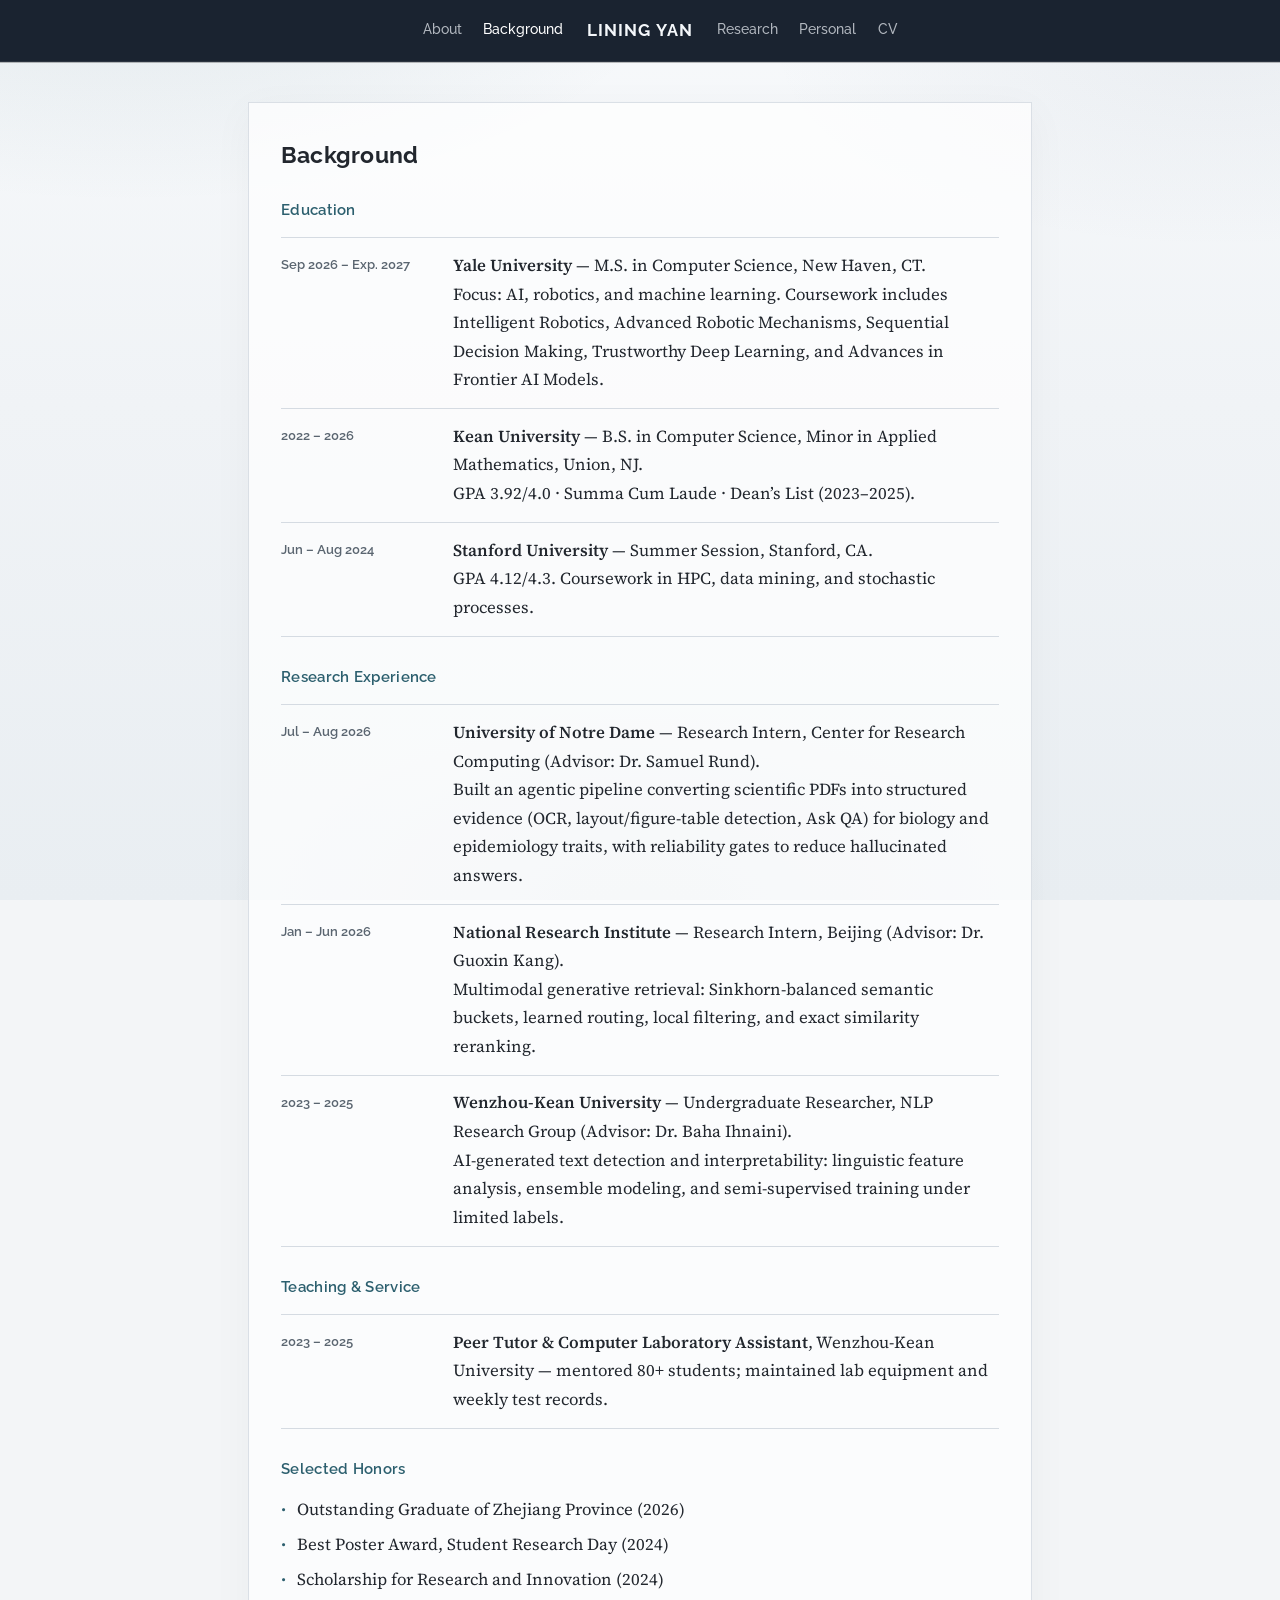
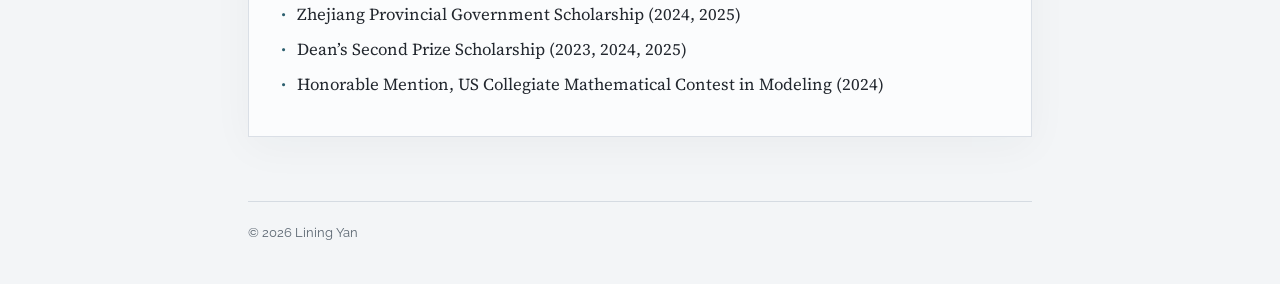
==== background.html @ cb4b7a58 "Add personal academic homepage with photo album. Co-authored-by: Cursor <cursoragent@cursor.com>" ====
<!DOCTYPE html>
<html lang="en">
<head>
  <meta charset="UTF-8" />
  <meta name="viewport" content="width=device-width, initial-scale=1" />
  <title>Background — Lining Yan</title>
  <meta name="description" content="Education, research experience, teaching, and honors — Lining Yan." />
  <link rel="preconnect" href="https://fonts.googleapis.com" />
  <link rel="preconnect" href="https://fonts.gstatic.com" crossorigin />
  <link href="https://fonts.googleapis.com/css2?family=Raleway:ital,wght@0,400;0,500;0,600;0,700;1,400&family=Source+Serif+4:opsz,wght@8..60,400;8..60,500;8..60,600&display=swap" rel="stylesheet" />
  <link rel="stylesheet" href="css/style.css" />
</head>
<body>
  <header class="site-header">
    <div class="header-inner">
      <nav class="nav-left" aria-label="Primary left">
        <a href="index.html">About</a>
        <a href="background.html" class="is-active">Background</a>
      </nav>
      <a class="site-title" href="index.html">Lining Yan</a>
      <nav class="nav-right" aria-label="Primary right">
        <a href="research.html">Research</a>
        <a href="personal.html">Personal</a>
        <a href="assets/Lining_Yan-CV.pdf" target="_blank" rel="noopener">CV</a>
      </nav>
      <button class="nav-toggle" type="button" aria-label="Open menu" aria-expanded="false">
        <span></span><span></span><span></span>
      </button>
    </div>
  </header>

  <main class="page">
    <div class="page-panel">
      <h1 class="page-title">Background</h1>

      <h2 class="subhead">Education</h2>
      <ul class="plain-list">
        <li>
          <span class="when">Sep 2026 – Exp. 2027</span>
          <div>
            <strong>Yale University</strong> — M.S. in Computer Science,
            New Haven, CT.<br />
            Focus: AI, robotics, and machine learning. Coursework includes
            Intelligent Robotics, Advanced Robotic Mechanisms, Sequential
            Decision Making, Trustworthy Deep Learning, and Advances in
            Frontier AI Models.
          </div>
        </li>
        <li>
          <span class="when">2022 – 2026</span>
          <div>
            <strong>Kean University</strong> — B.S. in Computer Science,
            Minor in Applied Mathematics, Union, NJ.<br />
            GPA 3.92/4.0 · Summa Cum Laude · Dean’s List (2023–2025).
          </div>
        </li>
        <li>
          <span class="when">Jun – Aug 2024</span>
          <div>
            <strong>Stanford University</strong> — Summer Session,
            Stanford, CA.<br />
            GPA 4.12/4.3. Coursework in HPC, data mining, and stochastic processes.
          </div>
        </li>
      </ul>

      <h2 class="subhead">Research Experience</h2>
      <ul class="plain-list">
        <li>
          <span class="when">Jul – Aug 2026</span>
          <div>
            <strong>University of Notre Dame</strong> — Research Intern,
            Center for Research Computing (Advisor: Dr. Samuel Rund).<br />
            Built an agentic pipeline converting scientific PDFs into
            structured evidence (OCR, layout/figure-table detection, Ask QA)
            for biology and epidemiology traits, with reliability gates to
            reduce hallucinated answers.
          </div>
        </li>
        <li>
          <span class="when">Jan – Jun 2026</span>
          <div>
            <strong>National Research Institute</strong> — Research Intern,
            Beijing (Advisor: Dr. Guoxin Kang).<br />
            Multimodal generative retrieval: Sinkhorn-balanced semantic
            buckets, learned routing, local filtering, and exact similarity
            reranking.
          </div>
        </li>
        <li>
          <span class="when">2023 – 2025</span>
          <div>
            <strong>Wenzhou-Kean University</strong> — Undergraduate Researcher,
            NLP Research Group (Advisor: Dr. Baha Ihnaini).<br />
            AI-generated text detection and interpretability: linguistic
            feature analysis, ensemble modeling, and semi-supervised training
            under limited labels.
          </div>
        </li>
      </ul>

      <h2 class="subhead">Teaching &amp; Service</h2>
      <ul class="plain-list">
        <li>
          <span class="when">2023 – 2025</span>
          <div>
            <strong>Peer Tutor &amp; Computer Laboratory Assistant</strong>,
            Wenzhou-Kean University — mentored 80+ students; maintained lab
            equipment and weekly test records.
          </div>
        </li>
      </ul>

      <h2 class="subhead">Selected Honors</h2>
      <ul class="bullet-list">
        <li>Outstanding Graduate of Zhejiang Province (2026)</li>
        <li>Best Poster Award, Student Research Day (2024)</li>
        <li>Scholarship for Research and Innovation (2024)</li>
        <li>Zhejiang Provincial Government Scholarship (2024, 2025)</li>
        <li>Dean’s Second Prize Scholarship (2023, 2024, 2025)</li>
        <li>Honorable Mention, US Collegiate Mathematical Contest in Modeling (2024)</li>
      </ul>
    </div>
  </main>

  <footer class="site-footer">
    <p>© <span data-year></span> Lining Yan</p>
  </footer>

  <script src="js/main.js"></script>
</body>
</html>
---- css/style.css ----
:root {
  --bg: #f3f5f7;
  --paper: #ffffff;
  --ink: #22272e;
  --muted: #5a6570;
  --line: #d5dbe2;
  --accent: #2c5f6e;
  --sans: "Raleway", "Helvetica Neue", Arial, sans-serif;
  --serif: "Source Serif 4", Georgia, "Times New Roman", serif;
  --max: 52rem;
  --header-max: 58rem;
  --ease: cubic-bezier(0.22, 1, 0.36, 1);
}

*,
*::before,
*::after {
  box-sizing: border-box;
}

html {
  scroll-behavior: smooth;
}

body {
  margin: 0;
  min-height: 100vh;
  color: var(--ink);
  font-family: var(--serif);
  font-size: 1.05rem;
  line-height: 1.7;
  background-color: var(--bg);
  background-image:
    radial-gradient(ellipse 80% 50% at 10% -5%, rgba(44, 95, 110, 0.1), transparent 55%),
    radial-gradient(ellipse 70% 45% at 95% 5%, rgba(100, 120, 145, 0.08), transparent 50%),
    radial-gradient(ellipse 60% 40% at 50% 100%, rgba(44, 95, 110, 0.05), transparent 55%),
    linear-gradient(180deg, #f7f9fb 0%, #f0f3f6 45%, #e9eef2 100%);
  background-attachment: fixed;
  -webkit-font-smoothing: antialiased;
}

a {
  color: var(--accent);
  text-decoration-thickness: 1px;
  text-underline-offset: 0.15em;
}

a:hover {
  color: #1a4450;
}

/* —— Top bar: left | name | right —— */
.site-header {
  position: sticky;
  top: 0;
  z-index: 30;
  background: #1a2330;
  border-bottom: 1px solid rgba(255, 255, 255, 0.08);
  box-shadow: 0 1px 0 rgba(0, 0, 0, 0.25);
}

.site-header.is-scrolled {
  border-bottom-color: rgba(255, 255, 255, 0.12);
  background: #151c27;
}

.header-inner {
  display: grid;
  grid-template-columns: 1fr auto 1fr;
  align-items: center;
  gap: 1rem;
  max-width: var(--header-max);
  margin: 0 auto;
  padding: 1rem 1.5rem;
}

.nav-left,
.nav-right {
  display: flex;
  align-items: center;
  gap: 0.25rem 1.35rem;
  font-family: var(--sans);
  font-size: 0.88rem;
  font-weight: 500;
}

.nav-left {
  justify-content: flex-end;
}

.nav-right {
  justify-content: flex-start;
}

.nav-left a,
.nav-right a {
  color: rgba(235, 240, 245, 0.72);
  text-decoration: none;
  white-space: nowrap;
  transition: color 0.2s var(--ease);
}

.nav-left a:hover,
.nav-right a:hover,
.nav-left a.is-active,
.nav-right a.is-active {
  color: #ffffff;
}

.site-title {
  justify-self: center;
  font-family: var(--sans);
  font-weight: 700;
  font-size: 1.05rem;
  letter-spacing: 0.06em;
  text-transform: uppercase;
  color: #f4f7fa;
  text-decoration: none;
  padding: 0 0.5rem;
}

.site-title:hover {
  color: #c5dde4;
}

.nav-toggle {
  display: none;
  width: 2.25rem;
  height: 2.25rem;
  padding: 0;
  border: 0;
  background: transparent;
  cursor: pointer;
  justify-self: end;
}

.nav-toggle span {
  display: block;
  width: 1.15rem;
  height: 1.5px;
  margin: 0.28rem auto;
  background: #f4f7fa;
}

/* —— Page —— */
.page {
  max-width: var(--max);
  margin: 0 auto;
  padding: 2.5rem 1.5rem 4rem;
}

.page-panel {
  background: rgba(255, 255, 255, 0.72);
  border: 1px solid rgba(213, 219, 226, 0.85);
  padding: 2rem 2rem 2.25rem;
  box-shadow: 0 10px 40px rgba(34, 39, 46, 0.04);
}

.page-title {
  margin: 0 0 1.5rem;
  font-family: var(--sans);
  font-size: 1.45rem;
  font-weight: 700;
  letter-spacing: 0.01em;
}

.rule {
  border: 0;
  border-top: 1px solid var(--line);
  margin: 2rem 0;
}

/* —— About intro —— */
.intro {
  display: grid;
  grid-template-columns: 13.5rem 1fr;
  gap: 2rem 2.5rem;
  align-items: start;
}

.photo-frame {
  aspect-ratio: 1;
  width: 100%;
  display: flex;
  flex-direction: column;
  align-items: center;
  justify-content: center;
  gap: 0.4rem;
  background: linear-gradient(160deg, #d9e4e8 0%, #c5d2d8 45%, #b7c5cc 100%);
  color: #3a5159;
  font-family: var(--sans);
}

.photo-frame img {
  width: 100%;
  height: 100%;
  object-fit: cover;
}

.photo-initials {
  font-size: 2.4rem;
  font-weight: 600;
  letter-spacing: 0.06em;
}

.photo-hint {
  font-size: 0.72rem;
  font-weight: 500;
  letter-spacing: 0.04em;
  text-transform: uppercase;
  opacity: 0.75;
}

.intro-copy h1 {
  margin: 0 0 1rem;
  font-family: var(--sans);
  font-size: clamp(1.75rem, 3.5vw, 2.15rem);
  font-weight: 700;
  letter-spacing: -0.01em;
  line-height: 1.2;
}

.intro-copy p,
.prose p {
  margin: 0 0 1rem;
}

.intro-copy p:last-of-type {
  margin-bottom: 1.25rem;
}

.prose p:last-child {
  margin-bottom: 0;
}

.social {
  display: flex;
  flex-wrap: wrap;
  gap: 0.75rem 1.25rem;
  list-style: none;
  margin: 0;
  padding: 0;
  font-family: var(--sans);
  font-size: 0.9rem;
  font-weight: 500;
}

.social a {
  text-decoration: none;
  border-bottom: 1px solid var(--line);
  padding-bottom: 0.1rem;
}

.social a:hover {
  border-bottom-color: var(--accent);
}

/* —— Background / lists —— */
.subhead {
  margin: 1.75rem 0 0.85rem;
  font-family: var(--sans);
  font-size: 0.95rem;
  font-weight: 600;
  color: var(--accent);
  letter-spacing: 0.02em;
}

.subhead:first-of-type {
  margin-top: 0;
}

.plain-list,
.news-list,
.bullet-list {
  list-style: none;
  margin: 0;
  padding: 0;
}

.plain-list > li {
  display: grid;
  grid-template-columns: 9.5rem 1fr;
  gap: 0.75rem 1.25rem;
  padding: 0.85rem 0;
  border-top: 1px solid var(--line);
}

.plain-list > li:last-child {
  border-bottom: 1px solid var(--line);
}

.when,
.news-date {
  font-family: var(--sans);
  font-size: 0.82rem;
  font-weight: 600;
  color: var(--muted);
  padding-top: 0.15rem;
}

.plain-list strong,
.news-list strong {
  font-weight: 600;
}

.bullet-list {
  display: grid;
  gap: 0.4rem;
}

.bullet-list li {
  position: relative;
  padding-left: 1rem;
}

.bullet-list li::before {
  content: "·";
  position: absolute;
  left: 0;
  color: var(--accent);
  font-weight: 700;
}

.news-list > li {
  display: grid;
  grid-template-columns: 5.5rem 1fr;
  gap: 0.75rem 1.1rem;
  padding: 0.9rem 0;
  border-top: 1px solid var(--line);
}

.news-list > li:last-child {
  border-bottom: 1px solid var(--line);
}

/* —— Personal: hobbies + album —— */
.page-wide,
.site-footer.page-wide {
  max-width: 64rem;
}

.hobbies {
  display: grid;
  grid-template-columns: repeat(3, minmax(0, 1fr));
  gap: 1.25rem 1.5rem;
  margin-top: 1.5rem;
}

.hobby h2 {
  margin: 0 0 0.45rem;
  font-family: var(--sans);
  font-size: 0.95rem;
  font-weight: 600;
  color: var(--accent);
  letter-spacing: 0.02em;
}

.hobby p {
  margin: 0;
  font-size: 0.98rem;
  color: var(--ink);
}

.album-head {
  display: flex;
  align-items: baseline;
  justify-content: space-between;
  gap: 1rem;
  flex-wrap: wrap;
}

.album-head .subhead {
  margin: 0;
}

.album-note {
  margin: 0;
  font-family: var(--sans);
  font-size: 0.82rem;
  color: var(--muted);
}

.album-group-title {
  margin: 1.75rem 0 0.85rem;
  font-family: var(--sans);
  font-size: 1.05rem;
  font-weight: 600;
}

.gallery {
  display: grid;
  grid-template-columns: repeat(3, minmax(0, 1fr));
  gap: 0.85rem;
}

.gallery-item {
  position: relative;
  display: block;
  margin: 0;
  padding: 0;
  border: 0;
  background: #dce3e8;
  cursor: pointer;
  overflow: hidden;
  aspect-ratio: 4 / 3;
  text-align: left;
}

.gallery-item img {
  width: 100%;
  height: 100%;
  object-fit: cover;
  transition: transform 0.45s var(--ease);
}

.gallery-item span {
  position: absolute;
  left: 0;
  right: 0;
  bottom: 0;
  padding: 1.6rem 0.7rem 0.55rem;
  font-family: var(--sans);
  font-size: 0.78rem;
  font-weight: 600;
  letter-spacing: 0.03em;
  color: #fff;
  background: linear-gradient(transparent, rgba(20, 28, 34, 0.72));
}

.gallery-item:hover img,
.gallery-item:focus-visible img {
  transform: scale(1.04);
}

.gallery-item:focus-visible {
  outline: 2px solid var(--accent);
  outline-offset: 2px;
}

/* —— Lightbox —— */
.lightbox {
  position: fixed;
  inset: 0;
  z-index: 100;
  display: flex;
  align-items: center;
  justify-content: center;
  gap: 0.5rem;
  padding: 1.5rem;
  background: rgba(18, 24, 30, 0.88);
}

.lightbox[hidden] {
  display: none;
}

.lightbox-figure {
  margin: 0;
  max-width: min(92vw, 56rem);
  max-height: 88vh;
  display: flex;
  flex-direction: column;
  align-items: center;
}

.lightbox-figure img {
  max-width: 100%;
  max-height: 78vh;
  width: auto;
  height: auto;
  object-fit: contain;
}

.lightbox-figure figcaption {
  margin-top: 0.75rem;
  font-family: var(--sans);
  font-size: 0.9rem;
  color: rgba(255, 255, 255, 0.85);
  text-align: center;
}

.lightbox-close,
.lightbox-prev,
.lightbox-next {
  position: absolute;
  border: 0;
  background: transparent;
  color: #fff;
  cursor: pointer;
  font-size: 2rem;
  line-height: 1;
  padding: 0.35rem 0.55rem;
  opacity: 0.85;
}

.lightbox-close:hover,
.lightbox-prev:hover,
.lightbox-next:hover {
  opacity: 1;
}

.lightbox-close {
  top: 0.75rem;
  right: 1rem;
  font-size: 2.2rem;
}

.lightbox-prev {
  left: 0.5rem;
  top: 50%;
  transform: translateY(-50%);
}

.lightbox-next {
  right: 0.5rem;
  top: 50%;
  transform: translateY(-50%);
}

body.lightbox-open {
  overflow: hidden;
}

/* —— Footer —— */
.site-footer {
  max-width: var(--max);
  margin: 0 auto;
  padding: 0 1.5rem 2.5rem;
  font-family: var(--sans);
  font-size: 0.82rem;
  color: var(--muted);
}

.site-footer p {
  margin: 0;
  padding-top: 1.25rem;
  border-top: 1px solid var(--line);
}

/* —— Mobile —— */
@media (max-width: 800px) {
  .header-inner {
    grid-template-columns: 1fr auto;
    position: relative;
  }

  .site-title {
    justify-self: start;
    grid-column: 1;
    grid-row: 1;
  }

  .nav-toggle {
    display: inline-block;
    grid-column: 2;
    grid-row: 1;
  }

  .nav-left,
  .nav-right {
    display: none;
    flex-direction: column;
    align-items: stretch;
    gap: 0;
    justify-content: stretch;
  }

  .header-inner.is-open .nav-left,
  .header-inner.is-open .nav-right {
    display: flex;
  }

  .nav-left,
  .nav-right {
    grid-column: 1 / -1;
    background: #1a2330;
    border: 1px solid rgba(255, 255, 255, 0.1);
    border-top: 0;
  }

  .nav-left {
    border-bottom: 0;
    margin-top: 0.5rem;
  }

  .nav-left a,
  .nav-right a {
    padding: 0.75rem 1rem;
    color: rgba(235, 240, 245, 0.8);
  }

  .nav-left a:hover,
  .nav-right a:hover,
  .nav-left a.is-active,
  .nav-right a.is-active {
    color: #fff;
    background: rgba(255, 255, 255, 0.06);
  }

  .intro {
    grid-template-columns: 1fr;
    gap: 1.5rem;
  }

  .intro-photo {
    max-width: 14rem;
  }

  .page-panel {
    padding: 1.4rem 1.25rem 1.6rem;
  }

  .plain-list > li,
  .news-list > li {
    grid-template-columns: 1fr;
    gap: 0.25rem;
  }

  .hobbies {
    grid-template-columns: 1fr;
  }

  .gallery {
    grid-template-columns: repeat(2, minmax(0, 1fr));
  }
}

@media (max-width: 480px) {
  .gallery {
    grid-template-columns: 1fr;
  }
}

@media (prefers-reduced-motion: reduce) {
  html {
    scroll-behavior: auto;
  }

  .gallery-item img {
    transition: none;
  }
}
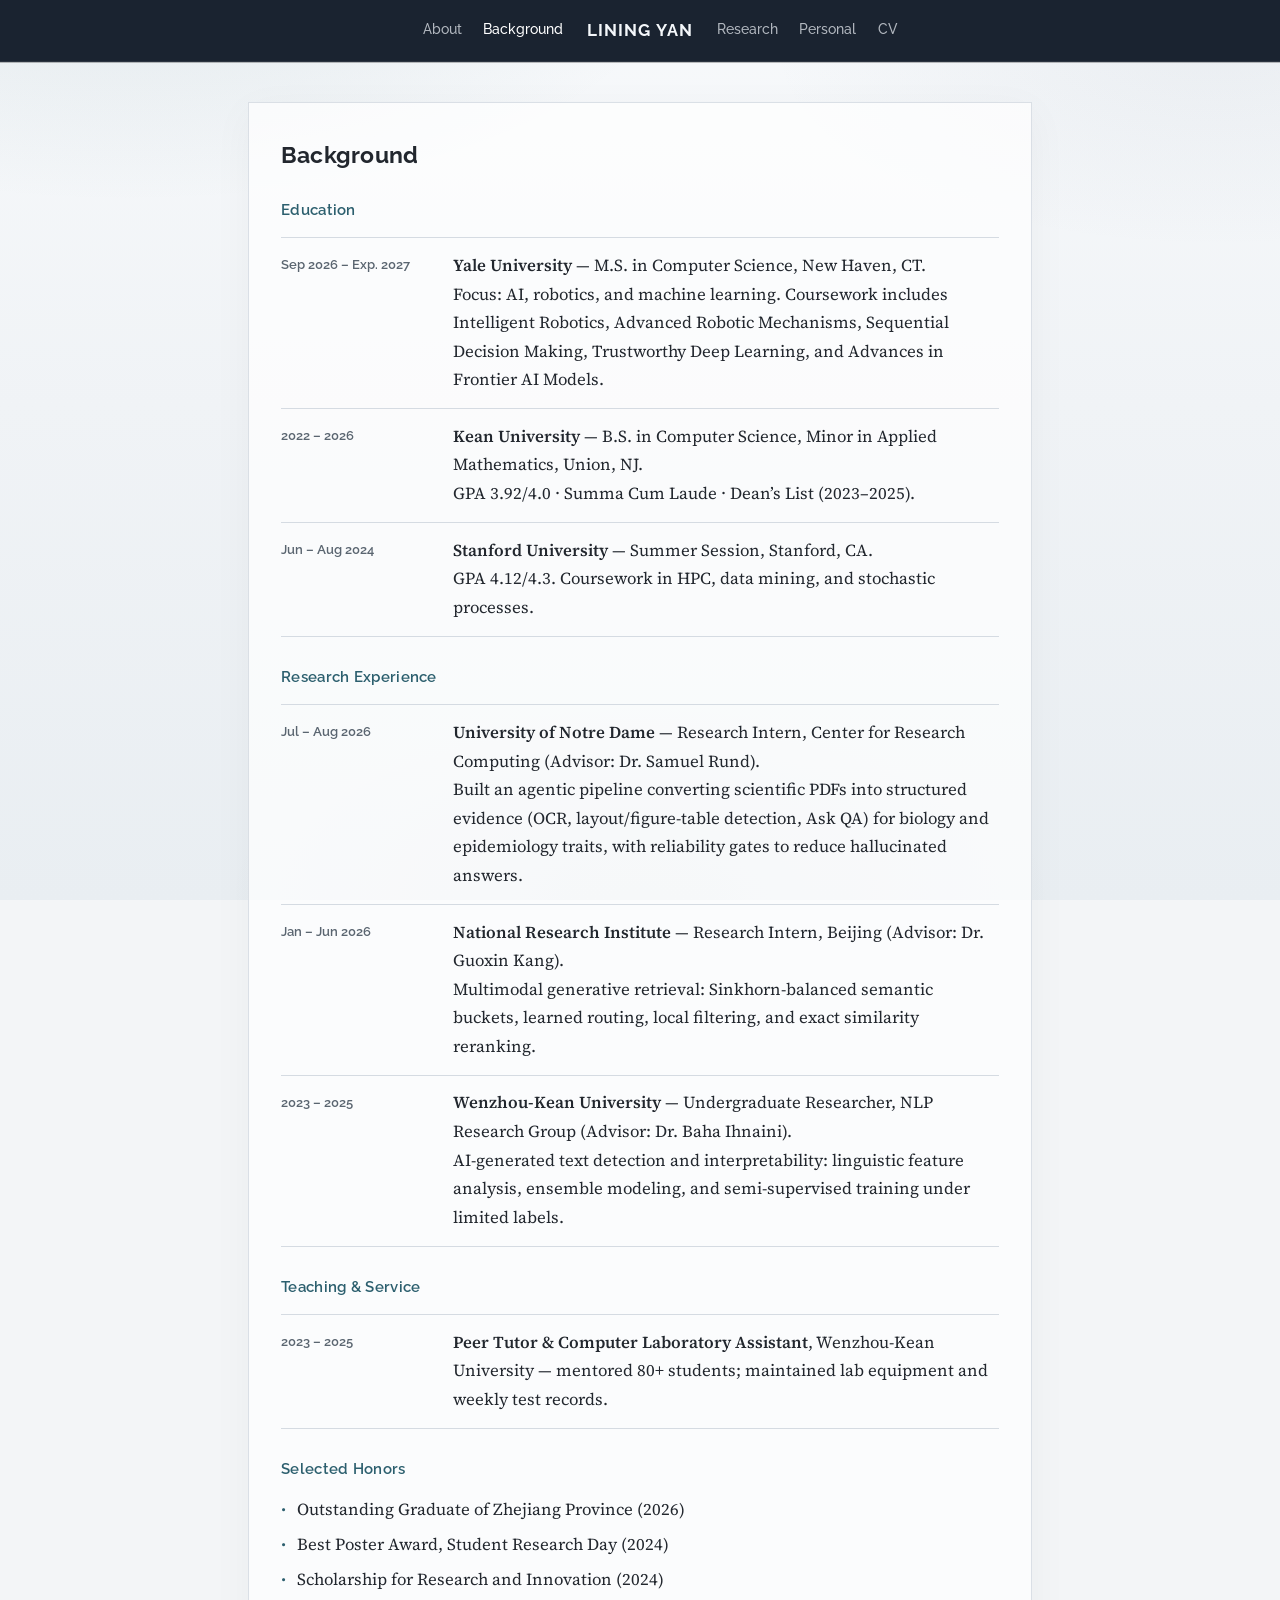
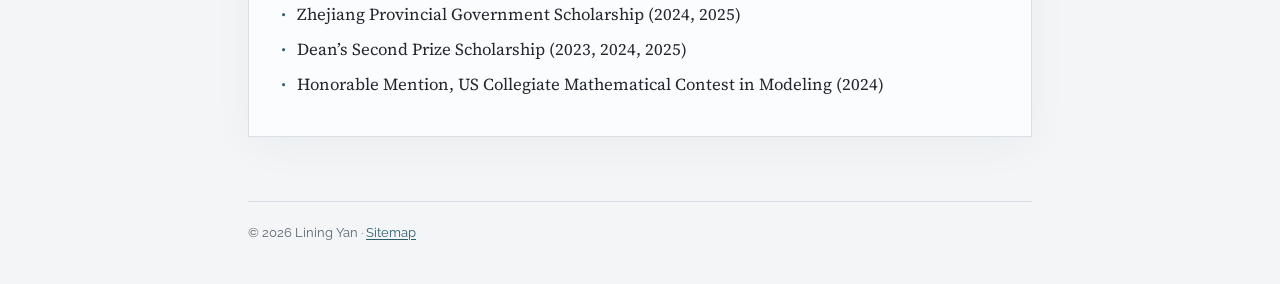
==== commit 7608920f: "Add SEO metadata, sitemap, and robots.txt for Google discovery. Co-authored-by: Cursor <cursoragent@" ====
--- a/background.html
+++ b/background.html
@@ -3,8 +3,10 @@
 <head>
   <meta charset="UTF-8" />
   <meta name="viewport" content="width=device-width, initial-scale=1" />
-  <title>Background — Lining Yan</title>
-  <meta name="description" content="Education, research experience, teaching, and honors — Lining Yan." />
+  <title>Background — Lining Yan | Education & Experience</title>
+  <meta name="description" content="Education, research experience, teaching, and honors of Lining Yan, M.S. student in Computer Science at Yale University." />
+  <meta name="robots" content="index, follow" />
+  <link rel="canonical" href="https://yanlining1234741.github.io/lining-yan/background.html" />
   <link rel="preconnect" href="https://fonts.googleapis.com" />
   <link rel="preconnect" href="https://fonts.gstatic.com" crossorigin />
   <link href="https://fonts.googleapis.com/css2?family=Raleway:ital,wght@0,400;0,500;0,600;0,700;1,400&family=Source+Serif+4:opsz,wght@8..60,400;8..60,500;8..60,600&display=swap" rel="stylesheet" />
@@ -124,7 +126,7 @@
   </main>
 
   <footer class="site-footer">
-    <p>© <span data-year></span> Lining Yan</p>
+    <p>© <span data-year></span> Lining Yan · <a href="sitemap.xml">Sitemap</a></p>
   </footer>
 
   <script src="js/main.js"></script>
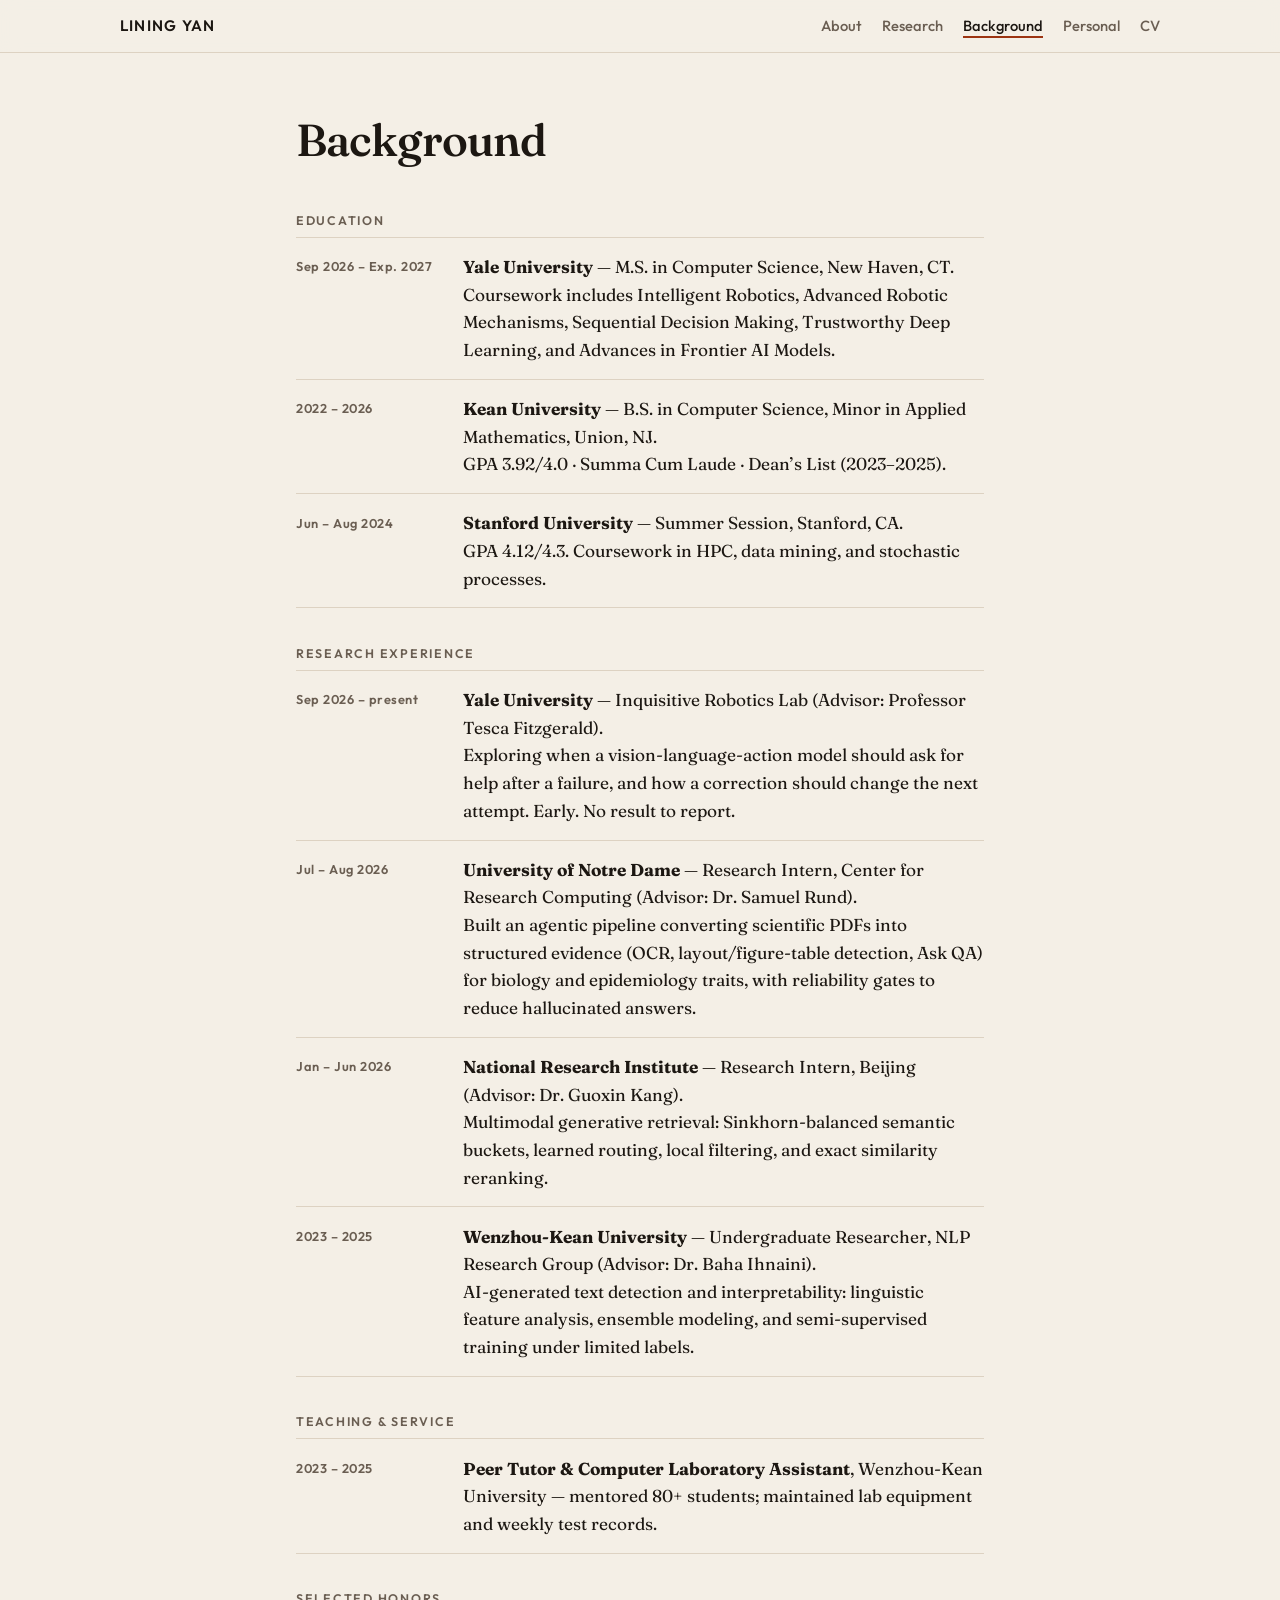
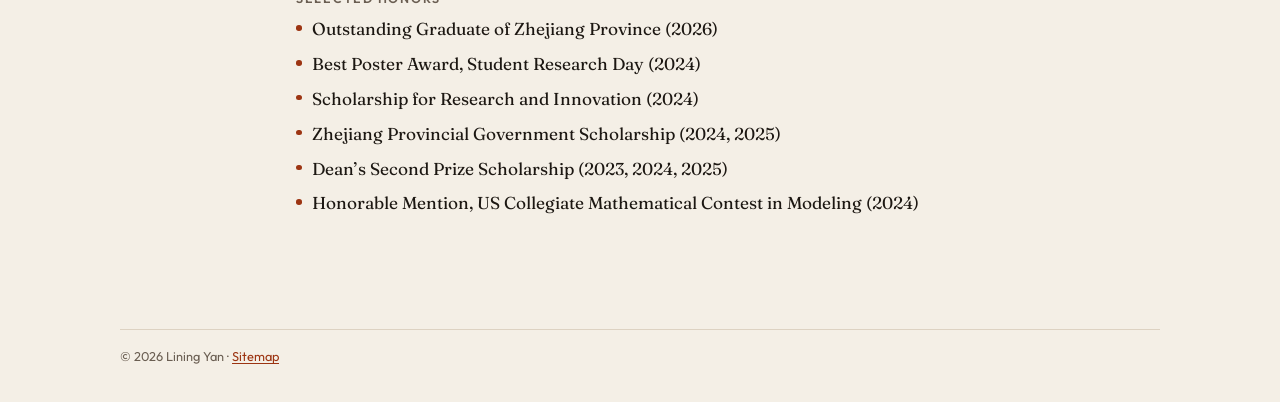
==== commit c631daf5: "Redesign the homepage around the three agent decisions. The public site now leads with when to look," ====
--- a/background.html
+++ b/background.html
@@ -3,31 +3,29 @@
 <head>
   <meta charset="UTF-8" />
   <meta name="viewport" content="width=device-width, initial-scale=1" />
-  <title>Background — Lining Yan | Education & Experience</title>
+  <title>Background — Lining Yan</title>
   <meta name="description" content="Education, research experience, teaching, and honors of Lining Yan, M.S. student in Computer Science at Yale University." />
   <meta name="robots" content="index, follow" />
   <link rel="canonical" href="https://yanlining1234741.github.io/lining-yan/background.html" />
   <link rel="preconnect" href="https://fonts.googleapis.com" />
   <link rel="preconnect" href="https://fonts.gstatic.com" crossorigin />
-  <link href="https://fonts.googleapis.com/css2?family=Raleway:ital,wght@0,400;0,500;0,600;0,700;1,400&family=Source+Serif+4:opsz,wght@8..60,400;8..60,500;8..60,600&display=swap" rel="stylesheet" />
+  <link href="https://fonts.googleapis.com/css2?family=Fraunces:ital,opsz,wght@0,9..144,520;0,9..144,600;1,9..144,460&family=Outfit:wght@400;500;600&display=swap" rel="stylesheet" />
   <link rel="stylesheet" href="css/style.css" />
 </head>
 <body>
   <header class="site-header">
     <div class="header-inner">
-      <nav class="nav-left" aria-label="Primary left">
+      <a class="site-title" href="index.html">Lining Yan</a>
+      <button class="nav-toggle" type="button" aria-label="Open menu" aria-expanded="false">
+        <span></span><span></span><span></span>
+      </button>
+      <nav class="site-nav" aria-label="Primary">
         <a href="index.html">About</a>
+        <a href="research.html">Research</a>
         <a href="background.html" class="is-active">Background</a>
-      </nav>
-      <a class="site-title" href="index.html">Lining Yan</a>
-      <nav class="nav-right" aria-label="Primary right">
-        <a href="research.html">Research</a>
         <a href="personal.html">Personal</a>
         <a href="assets/Lining_Yan-CV.pdf" target="_blank" rel="noopener">CV</a>
       </nav>
-      <button class="nav-toggle" type="button" aria-label="Open menu" aria-expanded="false">
-        <span></span><span></span><span></span>
-      </button>
     </div>
   </header>
 
@@ -42,9 +40,8 @@
           <div>
             <strong>Yale University</strong> — M.S. in Computer Science,
             New Haven, CT.<br />
-            Focus: AI, robotics, and machine learning. Coursework includes
-            Intelligent Robotics, Advanced Robotic Mechanisms, Sequential
-            Decision Making, Trustworthy Deep Learning, and Advances in
+            Coursework includes Intelligent Robotics, Advanced Robotic Mechanisms,
+            Sequential Decision Making, Trustworthy Deep Learning, and Advances in
             Frontier AI Models.
           </div>
         </li>
@@ -68,6 +65,16 @@
 
       <h2 class="subhead">Research Experience</h2>
       <ul class="plain-list">
+        <li>
+          <span class="when">Sep 2026 – present</span>
+          <div>
+            <strong>Yale University</strong> — Inquisitive Robotics Lab
+            (Advisor: Professor Tesca Fitzgerald).<br />
+            Exploring when a vision-language-action model should ask for help
+            after a failure, and how a correction should change the next attempt.
+            Early. No result to report.
+          </div>
+        </li>
         <li>
           <span class="when">Jul – Aug 2026</span>
           <div>
--- a/css/style.css
+++ b/css/style.css
@@ -1,15 +1,14 @@
 :root {
-  --bg: #f3f5f7;
-  --paper: #ffffff;
-  --ink: #22272e;
-  --muted: #5a6570;
-  --line: #d5dbe2;
-  --accent: #2c5f6e;
-  --sans: "Raleway", "Helvetica Neue", Arial, sans-serif;
-  --serif: "Source Serif 4", Georgia, "Times New Roman", serif;
-  --max: 52rem;
-  --header-max: 58rem;
-  --ease: cubic-bezier(0.22, 1, 0.36, 1);
+  --paper: #f4efe6;
+  --ink: #1c1712;
+  --muted: #6a5e52;
+  --line: #ddd2c2;
+  --mark: #9c3412;
+  --mark-soft: rgba(156, 52, 18, 0.12);
+  --serif: "Fraunces", "Iowan Old Style", Palatino, serif;
+  --sans: "Outfit", "Avenir Next", "Segoe UI", sans-serif;
+  --max: 46rem;
+  --wide: 68rem;
 }
 
 *,
@@ -25,102 +24,84 @@
 body {
   margin: 0;
   min-height: 100vh;
+  overflow-x: clip;
   color: var(--ink);
+  background: var(--paper);
   font-family: var(--serif);
-  font-size: 1.05rem;
-  line-height: 1.7;
-  background-color: var(--bg);
-  background-image:
-    radial-gradient(ellipse 80% 50% at 10% -5%, rgba(44, 95, 110, 0.1), transparent 55%),
-    radial-gradient(ellipse 70% 45% at 95% 5%, rgba(100, 120, 145, 0.08), transparent 50%),
-    radial-gradient(ellipse 60% 40% at 50% 100%, rgba(44, 95, 110, 0.05), transparent 55%),
-    linear-gradient(180deg, #f7f9fb 0%, #f0f3f6 45%, #e9eef2 100%);
-  background-attachment: fixed;
+  font-size: 1.08rem;
+  line-height: 1.6;
+  font-optical-sizing: auto;
   -webkit-font-smoothing: antialiased;
 }
 
 a {
-  color: var(--accent);
+  color: var(--mark);
   text-decoration-thickness: 1px;
-  text-underline-offset: 0.15em;
+  text-underline-offset: 0.18em;
 }
 
 a:hover {
-  color: #1a4450;
-}
-
-/* —— Top bar: left | name | right —— */
+  color: #7c2a0e;
+}
+
+img {
+  max-width: 100%;
+}
+
 .site-header {
   position: sticky;
   top: 0;
-  z-index: 30;
-  background: #1a2330;
-  border-bottom: 1px solid rgba(255, 255, 255, 0.08);
-  box-shadow: 0 1px 0 rgba(0, 0, 0, 0.25);
-}
-
-.site-header.is-scrolled {
-  border-bottom-color: rgba(255, 255, 255, 0.12);
-  background: #151c27;
+  z-index: 20;
+  background: rgba(244, 239, 230, 0.92);
+  backdrop-filter: blur(10px);
+  border-bottom: 1px solid var(--line);
 }
 
 .header-inner {
-  display: grid;
-  grid-template-columns: 1fr auto 1fr;
-  align-items: center;
-  gap: 1rem;
-  max-width: var(--header-max);
-  margin: 0 auto;
-  padding: 1rem 1.5rem;
-}
-
-.nav-left,
-.nav-right {
   display: flex;
   align-items: center;
-  gap: 0.25rem 1.35rem;
-  font-family: var(--sans);
-  font-size: 0.88rem;
+  justify-content: space-between;
+  gap: 1.5rem;
+  max-width: var(--wide);
+  margin: 0 auto;
+  padding: 0.85rem 1.5rem;
+}
+
+.site-title {
+  font-family: var(--sans);
+  font-weight: 600;
+  font-size: 0.95rem;
+  letter-spacing: 0.08em;
+  text-transform: uppercase;
+  color: var(--ink);
+  text-decoration: none;
+}
+
+.site-title:hover {
+  color: var(--mark);
+}
+
+.site-nav {
+  display: flex;
+  align-items: center;
+  gap: 1.25rem;
+  font-family: var(--sans);
+  font-size: 0.92rem;
   font-weight: 500;
 }
 
-.nav-left {
-  justify-content: flex-end;
-}
-
-.nav-right {
-  justify-content: flex-start;
-}
-
-.nav-left a,
-.nav-right a {
-  color: rgba(235, 240, 245, 0.72);
+.site-nav a {
+  color: var(--muted);
   text-decoration: none;
-  white-space: nowrap;
-  transition: color 0.2s var(--ease);
-}
-
-.nav-left a:hover,
-.nav-right a:hover,
-.nav-left a.is-active,
-.nav-right a.is-active {
-  color: #ffffff;
-}
-
-.site-title {
-  justify-self: center;
-  font-family: var(--sans);
-  font-weight: 700;
-  font-size: 1.05rem;
-  letter-spacing: 0.06em;
-  text-transform: uppercase;
-  color: #f4f7fa;
-  text-decoration: none;
-  padding: 0 0.5rem;
-}
-
-.site-title:hover {
-  color: #c5dde4;
+}
+
+.site-nav a:hover,
+.site-nav a.is-active {
+  color: var(--ink);
+}
+
+.site-nav a.is-active {
+  box-shadow: inset 0 -2px 0 var(--mark);
 }
 
 .nav-toggle {
@@ -131,7 +112,6 @@
   border: 0;
   background: transparent;
   cursor: pointer;
-  justify-self: end;
 }
 
 .nav-toggle span {
@@ -139,226 +119,335 @@
   width: 1.15rem;
   height: 1.5px;
   margin: 0.28rem auto;
-  background: #f4f7fa;
-}
-
-/* —— Page —— */
+  background: var(--ink);
+}
+
 .page {
   max-width: var(--max);
   margin: 0 auto;
-  padding: 2.5rem 1.5rem 4rem;
-}
-
-.page-panel {
-  background: rgba(255, 255, 255, 0.72);
-  border: 1px solid rgba(213, 219, 226, 0.85);
-  padding: 2rem 2rem 2.25rem;
-  box-shadow: 0 10px 40px rgba(34, 39, 46, 0.04);
-}
-
+  padding: 3.2rem 1.5rem 4.5rem;
+}
+
+.page-wide {
+  max-width: var(--wide);
+}
+
+.opening {
+  max-width: var(--wide);
+  margin: 0 auto;
+  padding: 3.5rem 1.5rem 1rem;
+}
+
+.kicker {
+  margin: 0 0 1.1rem;
+  font-family: var(--sans);
+  font-size: 0.82rem;
+  font-weight: 500;
+  letter-spacing: 0.14em;
+  text-transform: uppercase;
+  color: var(--muted);
+}
+
+.opening h1 {
+  max-width: 16ch;
+  margin: 0;
+  font-weight: 560;
+  font-size: clamp(2.4rem, 6vw, 4.3rem);
+  line-height: 1.02;
+  letter-spacing: -0.03em;
+}
+
+.lede {
+  max-width: 38rem;
+  margin: 1.4rem 0 0;
+  font-size: 1.2rem;
+  color: #3a3128;
+}
+
+.questions {
+  list-style: none;
+  display: grid;
+  grid-template-columns: repeat(3, minmax(0, 1fr));
+  gap: 1rem;
+  margin: 2.6rem 0 0;
+  padding: 0;
+  width: 100%;
+}
+
+.questions li {
+  margin: 0;
+  padding: 1.1rem 1rem 1.15rem;
+  background: rgba(255, 252, 247, 0.7);
+  border-top: 2px solid var(--mark);
+}
+
+.questions span {
+  display: block;
+  margin-bottom: 0.55rem;
+  font-family: var(--sans);
+  font-size: 0.75rem;
+  font-weight: 600;
+  letter-spacing: 0.12em;
+  color: var(--mark);
+}
+
+.questions strong {
+  display: block;
+  margin-bottom: 0.35rem;
+  font-family: var(--sans);
+  font-size: 0.95rem;
+  font-weight: 600;
+}
+
+.questions em {
+  display: block;
+  font-style: italic;
+  font-weight: 480;
+  font-size: 1.02rem;
+  overflow-wrap: break-word;
+}
+
+.who {
+  display: grid;
+  grid-template-columns: 8.5rem 1fr;
+  gap: 1.6rem 2rem;
+  align-items: start;
+  max-width: var(--wide);
+  margin: 0 auto;
+  padding: 2.8rem 1.5rem 0;
+}
+
+.who img {
+  width: 8.5rem;
+  height: 10.6rem;
+  object-fit: cover;
+  object-position: center 15%;
+  filter: saturate(0.85);
+}
+
+.who p {
+  margin: 0 0 0.9rem;
+}
+
+.links {
+  display: flex;
+  flex-wrap: wrap;
+  gap: 0.8rem 1.3rem;
+  list-style: none;
+  margin: 1.1rem 0 0;
+  padding: 0;
+  font-family: var(--sans);
+  font-size: 0.92rem;
+  font-weight: 500;
+}
+
+.links a {
+  text-decoration: none;
+  border-bottom: 1px solid var(--line);
+  padding-bottom: 0.08rem;
+}
+
+.links a:hover {
+  border-bottom-color: var(--mark);
+}
+
+.trace,
+.section-block {
+  max-width: var(--wide);
+  margin: 0 auto;
+  padding: 3rem 1.5rem 0;
+}
+
+.section-label {
+  margin: 0 0 1.2rem;
+  font-family: var(--sans);
+  font-size: 0.78rem;
+  font-weight: 600;
+  letter-spacing: 0.16em;
+  text-transform: uppercase;
+  color: var(--muted);
+}
+
+.trace-list,
+.work-list {
+  list-style: none;
+  margin: 0;
+  padding: 0;
+}
+
+.trace-list {
+  border-left: 1px solid var(--line);
+  margin-left: 0.35rem;
+}
+
+.trace-list > li,
+.work-list > li {
+  position: relative;
+  padding: 0 0 1.5rem 1.4rem;
+}
+
+.trace-list > li::before {
+  content: "";
+  position: absolute;
+  left: -0.32rem;
+  top: 0.4rem;
+  width: 0.55rem;
+  height: 0.55rem;
+  border-radius: 50%;
+  background: var(--paper);
+  border: 2px solid var(--mark);
+}
+
+.meta {
+  display: block;
+  margin-bottom: 0.25rem;
+  font-family: var(--sans);
+  font-size: 0.75rem;
+  font-weight: 600;
+  letter-spacing: 0.08em;
+  text-transform: uppercase;
+  color: var(--mark);
+}
+
+.trace-list h2,
+.work-list h2,
 .page-title {
-  margin: 0 0 1.5rem;
-  font-family: var(--sans);
-  font-size: 1.45rem;
-  font-weight: 700;
-  letter-spacing: 0.01em;
+  margin: 0 0 0.3rem;
+  font-size: 1.35rem;
+  font-weight: 560;
+  letter-spacing: -0.02em;
+}
+
+.trace-list p,
+.work-list p {
+  margin: 0;
+  color: #3a3128;
+}
+
+.page-title {
+  font-size: clamp(2rem, 4vw, 2.8rem);
+  margin-bottom: 0.6rem;
+}
+
+.page-lead {
+  margin: 0 0 2rem;
+  max-width: 38rem;
+  color: #3a3128;
+}
+
+.work-list > li {
+  padding: 1.15rem 0;
+  border-top: 1px solid var(--line);
+}
+
+.work-list > li:last-child {
+  border-bottom: 1px solid var(--line);
+}
+
+.tag {
+  display: inline-block;
+  margin-right: 0.45rem;
+  padding: 0.08rem 0.4rem;
+  background: var(--mark-soft);
+  color: var(--mark);
+  font-family: var(--sans);
+  font-size: 0.72rem;
+  font-weight: 600;
+  letter-spacing: 0.06em;
+  text-transform: uppercase;
+}
+
+.subhead {
+  margin: 2.2rem 0 0.4rem;
+  font-family: var(--sans);
+  font-size: 0.78rem;
+  font-weight: 600;
+  letter-spacing: 0.14em;
+  text-transform: uppercase;
+  color: var(--muted);
+}
+
+.plain-list,
+.bullet-list {
+  list-style: none;
+  margin: 0;
+  padding: 0;
+}
+
+.plain-list > li {
+  display: grid;
+  grid-template-columns: 9.2rem 1fr;
+  gap: 0.75rem 1.25rem;
+  padding: 0.95rem 0;
+  border-top: 1px solid var(--line);
+}
+
+.plain-list > li:last-child {
+  border-bottom: 1px solid var(--line);
+}
+
+.when {
+  font-family: var(--sans);
+  font-size: 0.8rem;
+  font-weight: 600;
+  letter-spacing: 0.04em;
+  color: var(--muted);
+  padding-top: 0.2rem;
+}
+
+.bullet-list {
+  display: grid;
+  gap: 0.45rem;
+}
+
+.bullet-list li {
+  position: relative;
+  padding-left: 1rem;
+}
+
+.bullet-list li::before {
+  content: "";
+  position: absolute;
+  left: 0;
+  top: 0.62rem;
+  width: 0.35rem;
+  height: 0.35rem;
+  border-radius: 50%;
+  background: var(--mark);
+}
+
+.prose p {
+  margin: 0 0 1rem;
+}
+
+.hobbies {
+  display: grid;
+  grid-template-columns: repeat(3, minmax(0, 1fr));
+  gap: 1rem;
+  margin-top: 1.4rem;
+}
+
+.hobby {
+  padding-top: 0.8rem;
+  border-top: 2px solid var(--mark);
+}
+
+.hobby h2 {
+  margin: 0 0 0.4rem;
+  font-family: var(--sans);
+  font-size: 0.95rem;
+  font-weight: 600;
+}
+
+.hobby p {
+  margin: 0;
+  font-size: 1rem;
 }
 
 .rule {
   border: 0;
   border-top: 1px solid var(--line);
-  margin: 2rem 0;
-}
-
-/* —— About intro —— */
-.intro {
-  display: grid;
-  grid-template-columns: 13.5rem 1fr;
-  gap: 2rem 2.5rem;
-  align-items: start;
-}
-
-.photo-frame {
-  aspect-ratio: 1;
-  width: 100%;
-  display: flex;
-  flex-direction: column;
-  align-items: center;
-  justify-content: center;
-  gap: 0.4rem;
-  background: linear-gradient(160deg, #d9e4e8 0%, #c5d2d8 45%, #b7c5cc 100%);
-  color: #3a5159;
-  font-family: var(--sans);
-}
-
-.photo-frame img {
-  width: 100%;
-  height: 100%;
-  object-fit: cover;
-}
-
-.photo-initials {
-  font-size: 2.4rem;
-  font-weight: 600;
-  letter-spacing: 0.06em;
-}
-
-.photo-hint {
-  font-size: 0.72rem;
-  font-weight: 500;
-  letter-spacing: 0.04em;
-  text-transform: uppercase;
-  opacity: 0.75;
-}
-
-.intro-copy h1 {
-  margin: 0 0 1rem;
-  font-family: var(--sans);
-  font-size: clamp(1.75rem, 3.5vw, 2.15rem);
-  font-weight: 700;
-  letter-spacing: -0.01em;
-  line-height: 1.2;
-}
-
-.intro-copy p,
-.prose p {
-  margin: 0 0 1rem;
-}
-
-.intro-copy p:last-of-type {
-  margin-bottom: 1.25rem;
-}
-
-.prose p:last-child {
-  margin-bottom: 0;
-}
-
-.social {
-  display: flex;
-  flex-wrap: wrap;
-  gap: 0.75rem 1.25rem;
-  list-style: none;
-  margin: 0;
-  padding: 0;
-  font-family: var(--sans);
-  font-size: 0.9rem;
-  font-weight: 500;
-}
-
-.social a {
-  text-decoration: none;
-  border-bottom: 1px solid var(--line);
-  padding-bottom: 0.1rem;
-}
-
-.social a:hover {
-  border-bottom-color: var(--accent);
-}
-
-/* —— Background / lists —— */
-.subhead {
-  margin: 1.75rem 0 0.85rem;
-  font-family: var(--sans);
-  font-size: 0.95rem;
-  font-weight: 600;
-  color: var(--accent);
-  letter-spacing: 0.02em;
-}
-
-.subhead:first-of-type {
-  margin-top: 0;
-}
-
-.plain-list,
-.news-list,
-.bullet-list {
-  list-style: none;
-  margin: 0;
-  padding: 0;
-}
-
-.plain-list > li {
-  display: grid;
-  grid-template-columns: 9.5rem 1fr;
-  gap: 0.75rem 1.25rem;
-  padding: 0.85rem 0;
-  border-top: 1px solid var(--line);
-}
-
-.plain-list > li:last-child {
-  border-bottom: 1px solid var(--line);
-}
-
-.when,
-.news-date {
-  font-family: var(--sans);
-  font-size: 0.82rem;
-  font-weight: 600;
-  color: var(--muted);
-  padding-top: 0.15rem;
-}
-
-.plain-list strong,
-.news-list strong {
-  font-weight: 600;
-}
-
-.bullet-list {
-  display: grid;
-  gap: 0.4rem;
-}
-
-.bullet-list li {
-  position: relative;
-  padding-left: 1rem;
-}
-
-.bullet-list li::before {
-  content: "·";
-  position: absolute;
-  left: 0;
-  color: var(--accent);
-  font-weight: 700;
-}
-
-.news-list > li {
-  display: grid;
-  grid-template-columns: 5.5rem 1fr;
-  gap: 0.75rem 1.1rem;
-  padding: 0.9rem 0;
-  border-top: 1px solid var(--line);
-}
-
-.news-list > li:last-child {
-  border-bottom: 1px solid var(--line);
-}
-
-/* —— Personal: hobbies + album —— */
-.page-wide,
-.site-footer.page-wide {
-  max-width: 64rem;
-}
-
-.hobbies {
-  display: grid;
-  grid-template-columns: repeat(3, minmax(0, 1fr));
-  gap: 1.25rem 1.5rem;
-  margin-top: 1.5rem;
-}
-
-.hobby h2 {
-  margin: 0 0 0.45rem;
-  font-family: var(--sans);
-  font-size: 0.95rem;
-  font-weight: 600;
-  color: var(--accent);
-  letter-spacing: 0.02em;
-}
-
-.hobby p {
-  margin: 0;
-  font-size: 0.98rem;
-  color: var(--ink);
+  margin: 2.2rem 0;
 }
 
 .album-head {
@@ -366,31 +455,33 @@
   align-items: baseline;
   justify-content: space-between;
   gap: 1rem;
-  flex-wrap: wrap;
 }
 
 .album-head .subhead {
   margin: 0;
 }
 
+.album-note,
+.album-group-title {
+  font-family: var(--sans);
+}
+
 .album-note {
   margin: 0;
-  font-family: var(--sans);
   font-size: 0.82rem;
   color: var(--muted);
 }
 
 .album-group-title {
-  margin: 1.75rem 0 0.85rem;
-  font-family: var(--sans);
-  font-size: 1.05rem;
-  font-weight: 600;
+  margin: 1.8rem 0 0.8rem;
+  font-size: 1.15rem;
+  font-weight: 560;
 }
 
 .gallery {
   display: grid;
   grid-template-columns: repeat(3, minmax(0, 1fr));
-  gap: 0.85rem;
+  gap: 0.7rem;
 }
 
 .gallery-item {
@@ -399,7 +490,7 @@
   margin: 0;
   padding: 0;
   border: 0;
-  background: #dce3e8;
+  background: #e7dfd2;
   cursor: pointer;
   overflow: hidden;
   aspect-ratio: 4 / 3;
@@ -410,7 +501,7 @@
   width: 100%;
   height: 100%;
   object-fit: cover;
-  transition: transform 0.45s var(--ease);
+  transition: transform 0.45s ease;
 }
 
 .gallery-item span {
@@ -418,13 +509,13 @@
   left: 0;
   right: 0;
   bottom: 0;
-  padding: 1.6rem 0.7rem 0.55rem;
-  font-family: var(--sans);
-  font-size: 0.78rem;
-  font-weight: 600;
-  letter-spacing: 0.03em;
+  padding: 1.5rem 0.7rem 0.5rem;
+  font-family: var(--sans);
+  font-size: 0.75rem;
+  font-weight: 600;
+  letter-spacing: 0.04em;
   color: #fff;
-  background: linear-gradient(transparent, rgba(20, 28, 34, 0.72));
+  background: linear-gradient(transparent, rgba(28, 23, 18, 0.72));
 }
 
 .gallery-item:hover img,
@@ -433,11 +524,10 @@
 }
 
 .gallery-item:focus-visible {
-  outline: 2px solid var(--accent);
+  outline: 2px solid var(--mark);
   outline-offset: 2px;
 }
 
-/* —— Lightbox —— */
 .lightbox {
   position: fixed;
   inset: 0;
@@ -445,9 +535,8 @@
   display: flex;
   align-items: center;
   justify-content: center;
-  gap: 0.5rem;
   padding: 1.5rem;
-  background: rgba(18, 24, 30, 0.88);
+  background: rgba(28, 23, 18, 0.9);
 }
 
 .lightbox[hidden] {
@@ -457,26 +546,20 @@
 .lightbox-figure {
   margin: 0;
   max-width: min(92vw, 56rem);
-  max-height: 88vh;
-  display: flex;
-  flex-direction: column;
-  align-items: center;
+  text-align: center;
 }
 
 .lightbox-figure img {
   max-width: 100%;
   max-height: 78vh;
-  width: auto;
-  height: auto;
   object-fit: contain;
 }
 
 .lightbox-figure figcaption {
-  margin-top: 0.75rem;
+  margin-top: 0.7rem;
   font-family: var(--sans);
   font-size: 0.9rem;
-  color: rgba(255, 255, 255, 0.85);
-  text-align: center;
+  color: rgba(255, 255, 255, 0.86);
 }
 
 .lightbox-close,
@@ -489,139 +572,103 @@
   cursor: pointer;
   font-size: 2rem;
   line-height: 1;
-  padding: 0.35rem 0.55rem;
-  opacity: 0.85;
-}
-
-.lightbox-close:hover,
-.lightbox-prev:hover,
-.lightbox-next:hover {
-  opacity: 1;
-}
-
-.lightbox-close {
-  top: 0.75rem;
-  right: 1rem;
-  font-size: 2.2rem;
-}
-
-.lightbox-prev {
-  left: 0.5rem;
-  top: 50%;
-  transform: translateY(-50%);
-}
-
-.lightbox-next {
-  right: 0.5rem;
-  top: 50%;
-  transform: translateY(-50%);
-}
+}
+
+.lightbox-close { top: 0.7rem; right: 1rem; }
+.lightbox-prev,
+.lightbox-next { top: 50%; transform: translateY(-50%); }
+.lightbox-prev { left: 0.4rem; }
+.lightbox-next { right: 0.4rem; }
 
 body.lightbox-open {
   overflow: hidden;
 }
 
-/* —— Footer —— */
 .site-footer {
-  max-width: var(--max);
+  max-width: var(--wide);
   margin: 0 auto;
-  padding: 0 1.5rem 2.5rem;
-  font-family: var(--sans);
-  font-size: 0.82rem;
+  padding: 2.5rem 1.5rem 2.2rem;
+  font-family: var(--sans);
+  font-size: 0.8rem;
   color: var(--muted);
 }
 
 .site-footer p {
   margin: 0;
-  padding-top: 1.25rem;
+  padding-top: 1rem;
   border-top: 1px solid var(--line);
 }
 
-/* —— Mobile —— */
+.page-panel {
+  background: transparent;
+  border: 0;
+  box-shadow: none;
+  padding: 0;
+}
+
 @media (max-width: 800px) {
-  .header-inner {
-    grid-template-columns: 1fr auto;
-    position: relative;
-  }
-
-  .site-title {
-    justify-self: start;
-    grid-column: 1;
-    grid-row: 1;
-  }
-
   .nav-toggle {
     display: inline-block;
-    grid-column: 2;
-    grid-row: 1;
-  }
-
-  .nav-left,
-  .nav-right {
+  }
+
+  .site-nav {
     display: none;
+    position: absolute;
+    left: 0;
+    right: 0;
+    top: 100%;
     flex-direction: column;
     align-items: stretch;
     gap: 0;
-    justify-content: stretch;
-  }
-
-  .header-inner.is-open .nav-left,
-  .header-inner.is-open .nav-right {
+    padding: 0.4rem 0 0.7rem;
+    background: var(--paper);
+    border-bottom: 1px solid var(--line);
+  }
+
+  .header-inner.is-open .site-nav {
     display: flex;
   }
 
-  .nav-left,
-  .nav-right {
-    grid-column: 1 / -1;
-    background: #1a2330;
-    border: 1px solid rgba(255, 255, 255, 0.1);
-    border-top: 0;
-  }
-
-  .nav-left {
-    border-bottom: 0;
-    margin-top: 0.5rem;
-  }
-
-  .nav-left a,
-  .nav-right a {
-    padding: 0.75rem 1rem;
-    color: rgba(235, 240, 245, 0.8);
-  }
-
-  .nav-left a:hover,
-  .nav-right a:hover,
-  .nav-left a.is-active,
-  .nav-right a.is-active {
-    color: #fff;
-    background: rgba(255, 255, 255, 0.06);
-  }
-
-  .intro {
+  .site-nav a {
+    padding: 0.7rem 1.5rem;
+  }
+
+  .questions,
+  .hobbies,
+  .gallery {
+    grid-template-columns: minmax(0, 1fr);
+  }
+
+  .questions li,
+  .lede,
+  .opening h1 {
+    min-width: 0;
+    max-width: 100%;
+  }
+
+  .who,
+  .plain-list > li {
     grid-template-columns: 1fr;
-    gap: 1.5rem;
-  }
-
-  .intro-photo {
-    max-width: 14rem;
-  }
-
-  .page-panel {
-    padding: 1.4rem 1.25rem 1.6rem;
-  }
-
-  .plain-list > li,
-  .news-list > li {
-    grid-template-columns: 1fr;
-    gap: 0.25rem;
-  }
-
-  .hobbies {
-    grid-template-columns: 1fr;
-  }
-
-  .gallery {
-    grid-template-columns: repeat(2, minmax(0, 1fr));
+    gap: 0.45rem;
+  }
+
+  .who img {
+    width: 7rem;
+    height: 8.8rem;
+  }
+
+  .opening,
+  .who,
+  .trace,
+  .page {
+    padding-left: 1.15rem;
+    padding-right: 1.15rem;
+  }
+
+  .opening h1 {
+    max-width: none;
+    font-size: 2.15rem;
+    overflow-wrap: break-word;
   }
 }
 
@@ -632,11 +679,6 @@
 }
 
 @media (prefers-reduced-motion: reduce) {
-  html {
-    scroll-behavior: auto;
-  }
-
-  .gallery-item img {
-    transition: none;
-  }
-}
+  html { scroll-behavior: auto; }
+  .gallery-item img { transition: none; }
+}
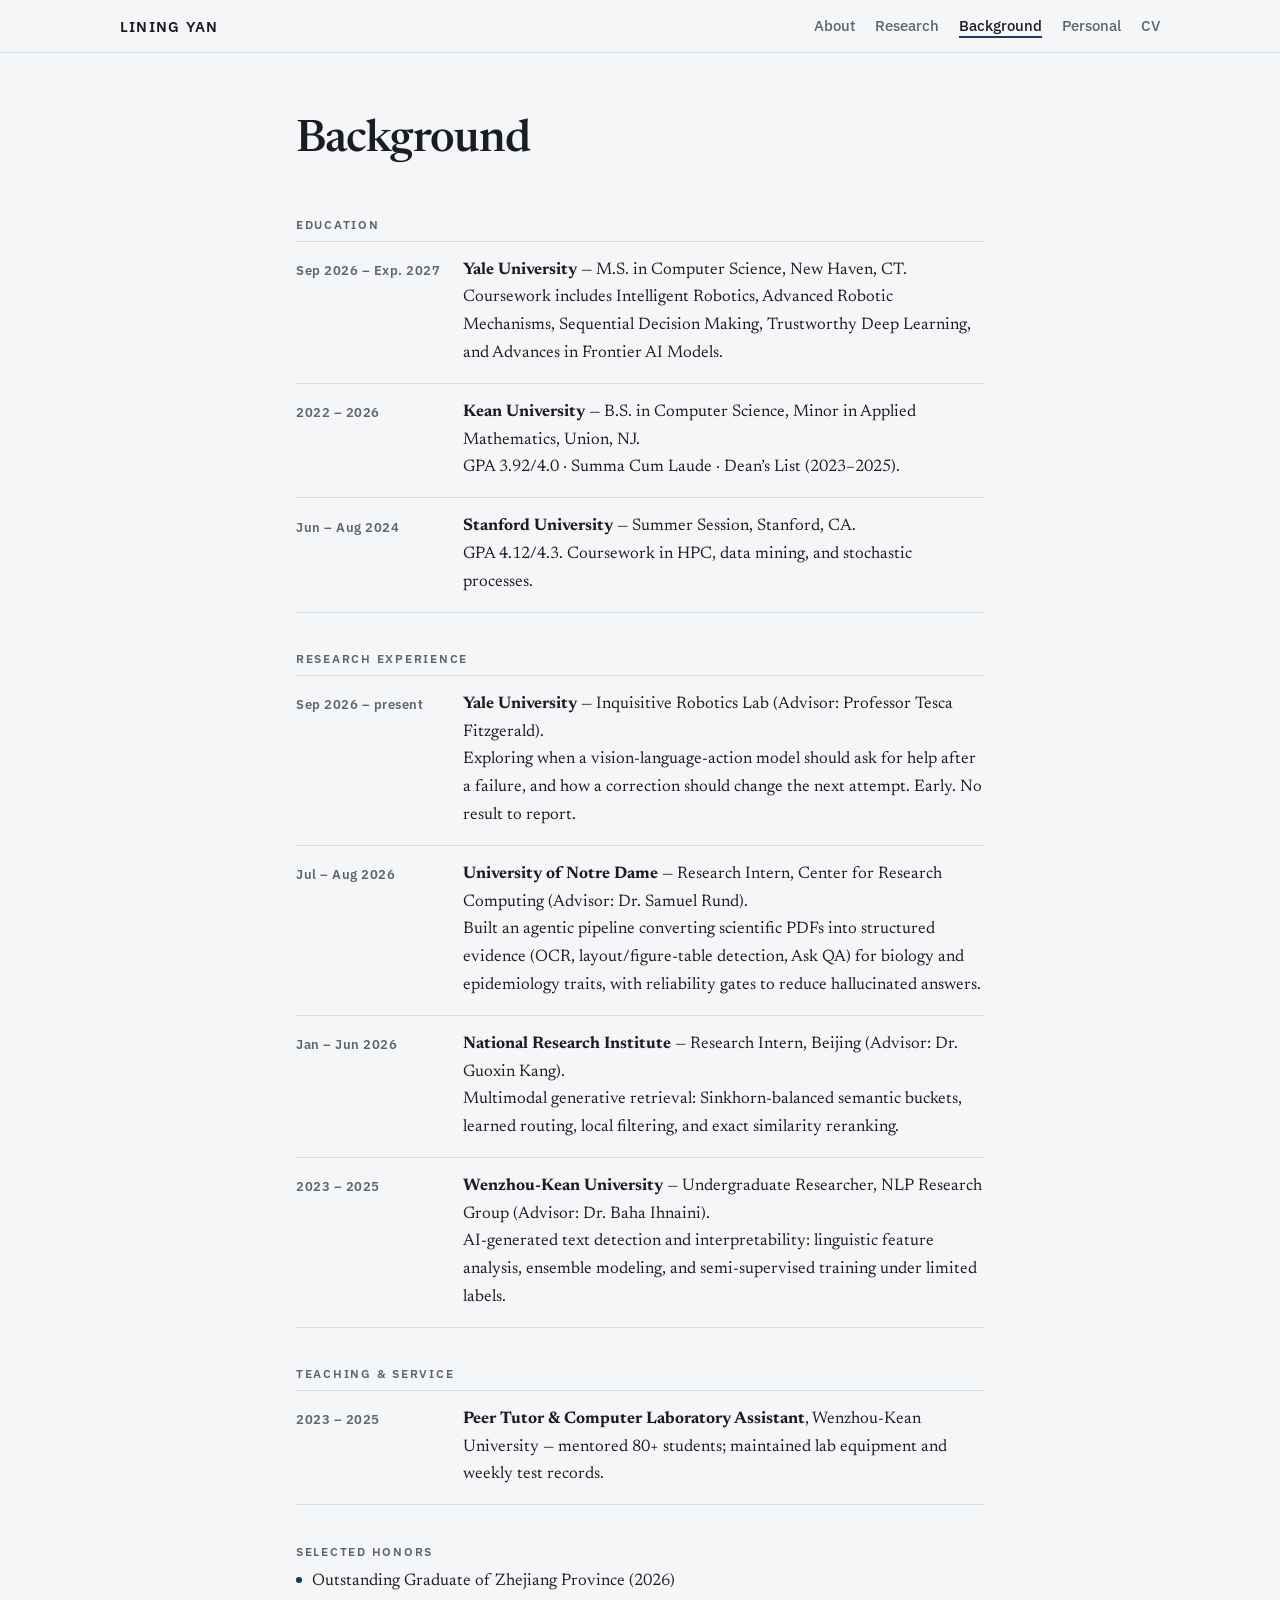
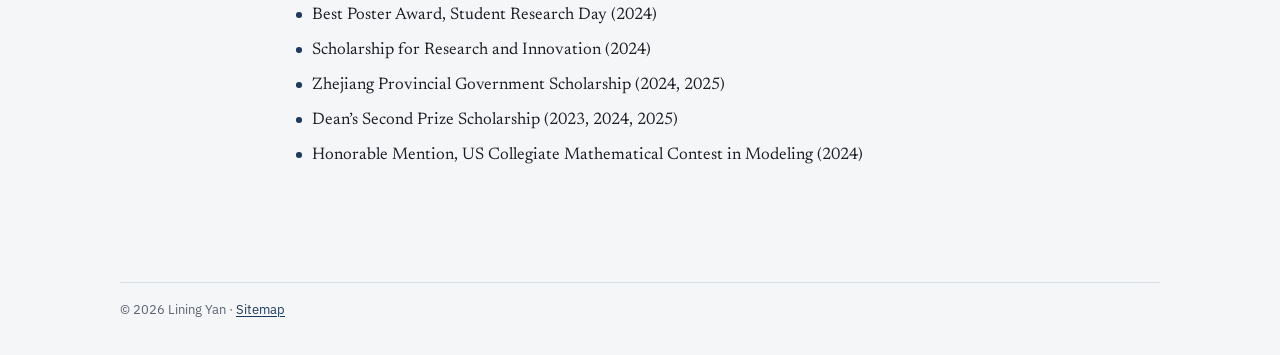
==== commit 087317d7: "Tighten the homepage into a more formal research page. Cooler paper, Newsreader and IBM Plex, a fact" ====
--- a/background.html
+++ b/background.html
@@ -9,7 +9,7 @@
   <link rel="canonical" href="https://yanlining1234741.github.io/lining-yan/background.html" />
   <link rel="preconnect" href="https://fonts.googleapis.com" />
   <link rel="preconnect" href="https://fonts.gstatic.com" crossorigin />
-  <link href="https://fonts.googleapis.com/css2?family=Fraunces:ital,opsz,wght@0,9..144,520;0,9..144,600;1,9..144,460&family=Outfit:wght@400;500;600&display=swap" rel="stylesheet" />
+  <link href="https://fonts.googleapis.com/css2?family=IBM+Plex+Sans:wght@400;500;600&family=Newsreader:ital,opsz,wght@0,6..72,400;0,6..72,500;0,6..72,600;1,6..72,450&display=swap" rel="stylesheet" />
   <link rel="stylesheet" href="css/style.css" />
 </head>
 <body>
--- a/css/style.css
+++ b/css/style.css
@@ -1,12 +1,12 @@
 :root {
-  --paper: #f4efe6;
-  --ink: #1c1712;
-  --muted: #6a5e52;
-  --line: #ddd2c2;
-  --mark: #9c3412;
-  --mark-soft: rgba(156, 52, 18, 0.12);
-  --serif: "Fraunces", "Iowan Old Style", Palatino, serif;
-  --sans: "Outfit", "Avenir Next", "Segoe UI", sans-serif;
+  --paper: #f5f6f8;
+  --ink: #1a1d23;
+  --muted: #5c6570;
+  --line: #d8dee6;
+  --mark: #1e3a5f;
+  --mark-soft: rgba(30, 58, 95, 0.08);
+  --serif: "Newsreader", "Iowan Old Style", Palatino, serif;
+  --sans: "IBM Plex Sans", "Helvetica Neue", Arial, sans-serif;
   --max: 46rem;
   --wide: 68rem;
 }
@@ -28,8 +28,8 @@
   color: var(--ink);
   background: var(--paper);
   font-family: var(--serif);
-  font-size: 1.08rem;
-  line-height: 1.6;
+  font-size: 1.05rem;
+  line-height: 1.65;
   font-optical-sizing: auto;
   -webkit-font-smoothing: antialiased;
 }
@@ -41,7 +41,7 @@
 }
 
 a:hover {
-  color: #7c2a0e;
+  color: #14283f;
 }
 
 img {
@@ -52,7 +52,7 @@
   position: sticky;
   top: 0;
   z-index: 20;
-  background: rgba(244, 239, 230, 0.92);
+  background: rgba(245, 246, 248, 0.94);
   backdrop-filter: blur(10px);
   border-bottom: 1px solid var(--line);
 }
@@ -149,19 +149,27 @@
 }
 
 .opening h1 {
-  max-width: 16ch;
-  margin: 0;
+  max-width: 22ch;
+  margin: 0.35rem 0 0;
   font-weight: 560;
-  font-size: clamp(2.4rem, 6vw, 4.3rem);
-  line-height: 1.02;
-  letter-spacing: -0.03em;
+  font-size: clamp(1.85rem, 3.4vw, 2.7rem);
+  line-height: 1.12;
+  letter-spacing: -0.02em;
+}
+
+.name-line {
+  margin: 0;
+  font-family: var(--sans);
+  font-size: 1.35rem;
+  font-weight: 600;
+  letter-spacing: -0.01em;
 }
 
 .lede {
-  max-width: 38rem;
-  margin: 1.4rem 0 0;
-  font-size: 1.2rem;
-  color: #3a3128;
+  max-width: 40rem;
+  margin: 1rem 0 0;
+  font-size: 1.08rem;
+  color: #2c3340;
 }
 
 .questions {
@@ -177,7 +185,7 @@
 .questions li {
   margin: 0;
   padding: 1.1rem 1rem 1.15rem;
-  background: rgba(255, 252, 247, 0.7);
+  background: #ffffff;
   border-top: 2px solid var(--mark);
 }
 
@@ -222,7 +230,7 @@
   height: 10.6rem;
   object-fit: cover;
   object-position: center 15%;
-  filter: saturate(0.85);
+  border: 1px solid var(--line);
 }
 
 .who p {
@@ -321,7 +329,7 @@
 .trace-list p,
 .work-list p {
   margin: 0;
-  color: #3a3128;
+  color: #2c3340;
 }
 
 .page-title {
@@ -332,7 +340,7 @@
 .page-lead {
   margin: 0 0 2rem;
   max-width: 38rem;
-  color: #3a3128;
+  color: #2c3340;
 }
 
 .work-list > li {
@@ -342,6 +350,42 @@
 
 .work-list > li:last-child {
   border-bottom: 1px solid var(--line);
+}
+
+.facts {
+  display: grid;
+  grid-template-columns: repeat(4, minmax(0, 1fr));
+  gap: 0.75rem;
+  max-width: var(--wide);
+  margin: 0 auto;
+  padding: 1.75rem 1.5rem 0;
+  list-style: none;
+}
+
+.facts li {
+  margin: 0;
+  padding: 0.8rem 0.85rem 0.9rem;
+  background: #fff;
+  border: 1px solid var(--line);
+}
+
+.facts span {
+  display: block;
+  margin-bottom: 0.25rem;
+  font-family: var(--sans);
+  font-size: 0.68rem;
+  font-weight: 600;
+  letter-spacing: 0.1em;
+  text-transform: uppercase;
+  color: var(--muted);
+}
+
+.facts strong {
+  display: block;
+  font-family: var(--sans);
+  font-size: 0.92rem;
+  font-weight: 500;
+  line-height: 1.35;
 }
 
 .tag {
@@ -647,7 +691,8 @@
   }
 
   .who,
-  .plain-list > li {
+  .plain-list > li,
+  .facts {
     grid-template-columns: 1fr;
     gap: 0.45rem;
   }
@@ -678,7 +723,69 @@
   }
 }
 
+@keyframes rise {
+  from { opacity: 0; transform: translateY(8px); }
+  to { opacity: 1; transform: none; }
+}
+
+@keyframes draw {
+  from { transform: scaleX(0); }
+  to { transform: scaleX(1); }
+}
+
+.opening h1,
+.lede,
+.facts li,
+.questions li,
+.trace-list > li,
+.who {
+  animation: rise 0.7s cubic-bezier(0.22, 1, 0.36, 1) both;
+}
+
+.questions li:nth-child(2),
+.facts li:nth-child(2),
+.trace-list > li:nth-child(2) { animation-delay: 0.08s; }
+.questions li:nth-child(3),
+.facts li:nth-child(3),
+.trace-list > li:nth-child(3) { animation-delay: 0.16s; }
+.facts li:nth-child(4),
+.trace-list > li:nth-child(4) { animation-delay: 0.24s; }
+
+.site-header {
+  animation: rise 0.45s ease both;
+}
+
+.questions li,
+.facts li,
+.work-list > li {
+  transition: border-color 0.25s ease, transform 0.25s ease;
+}
+
+.questions li:hover,
+.facts li:hover {
+  transform: translateY(-2px);
+}
+
+.trace-list {
+  transform-origin: top center;
+  animation: rise 0.8s ease both;
+}
+
 @media (prefers-reduced-motion: reduce) {
   html { scroll-behavior: auto; }
   .gallery-item img { transition: none; }
-}
+  .opening h1,
+  .lede,
+  .facts li,
+  .questions li,
+  .trace-list,
+  .trace-list > li,
+  .who,
+  .site-header {
+    animation: none;
+  }
+  .questions li:hover,
+  .facts li:hover {
+    transform: none;
+  }
+}
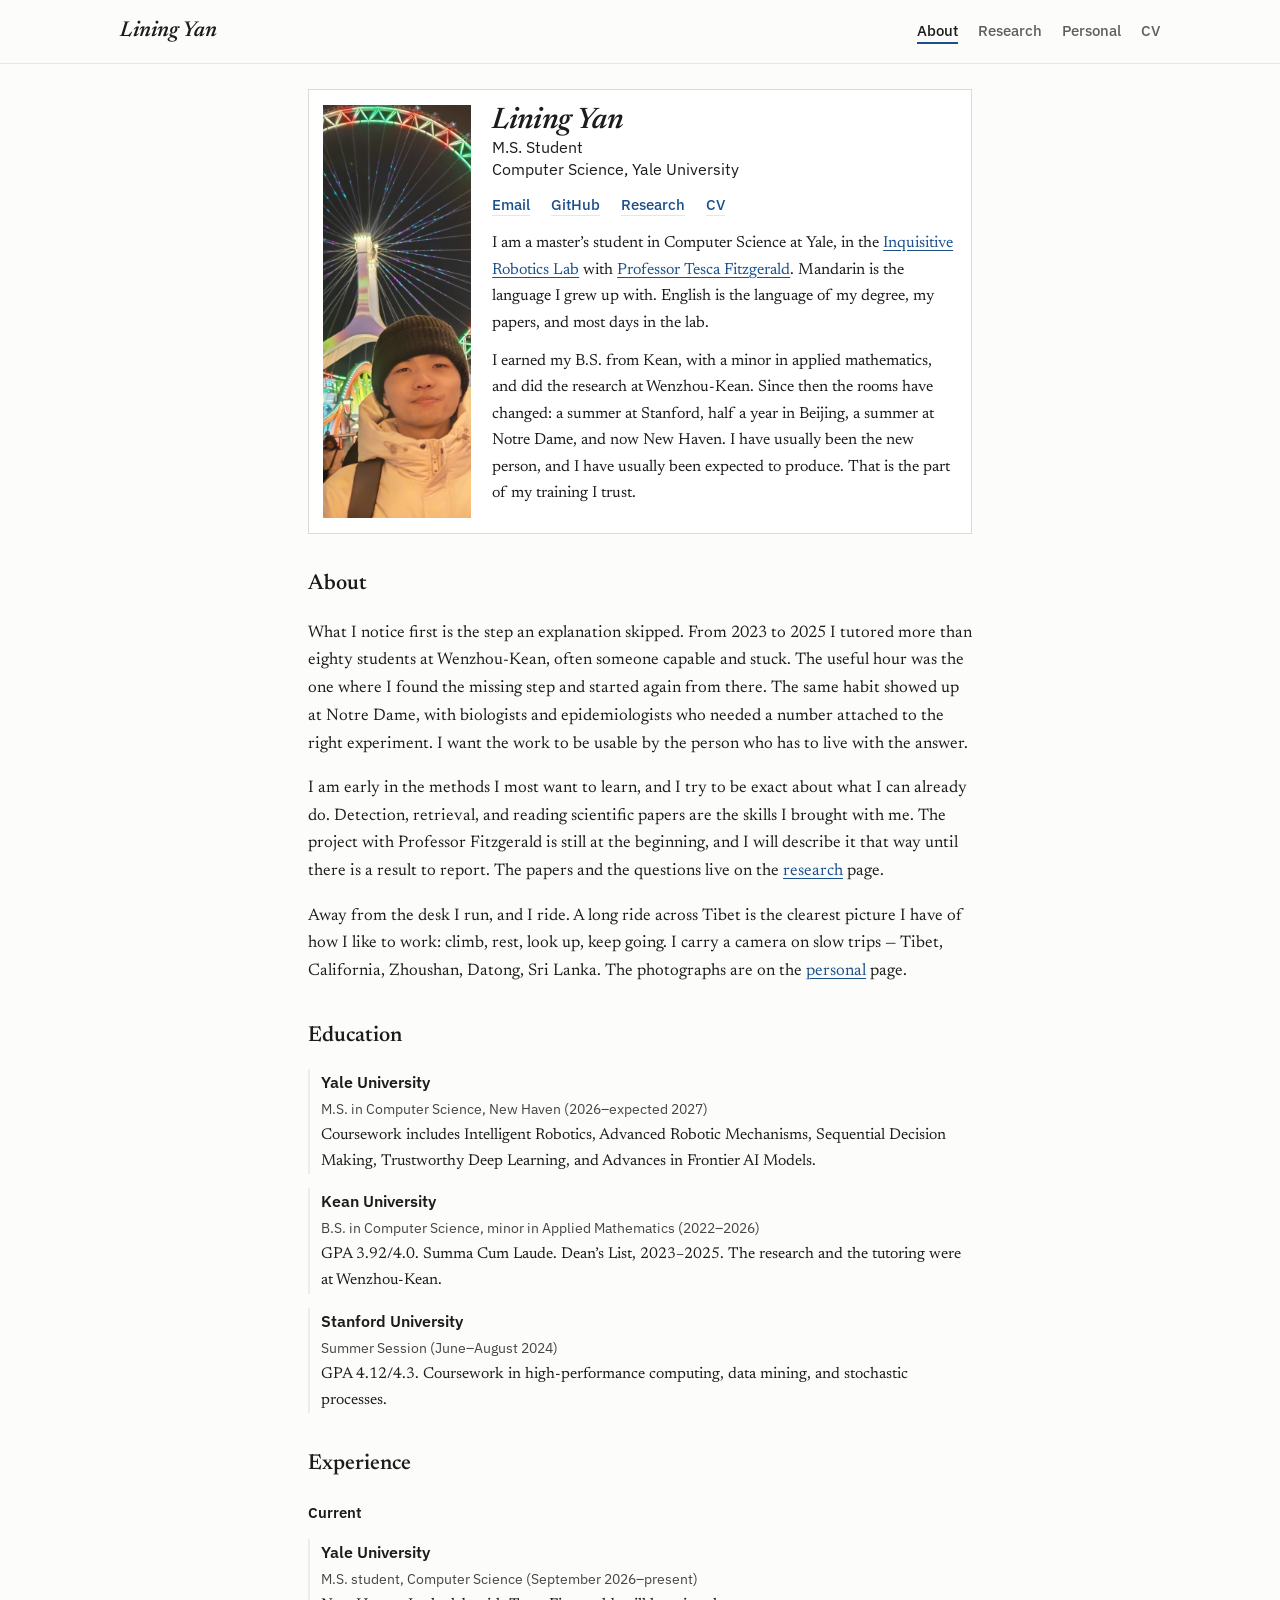
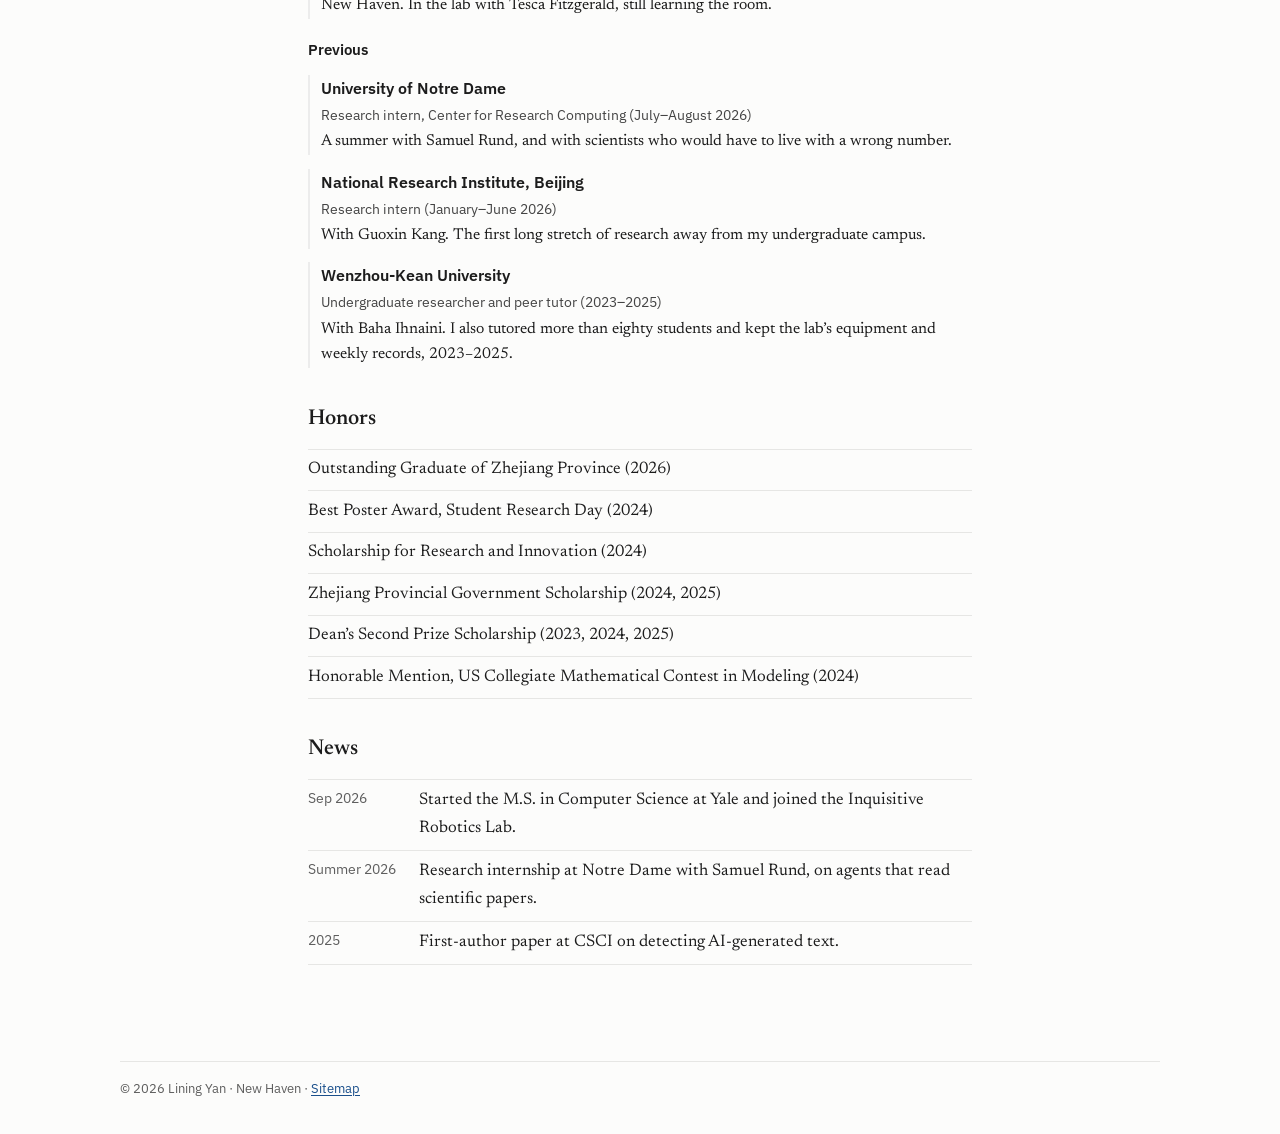
==== commit f195c376: "Fold education, experience, and honors into About. Background is no longer a separate page. The old " ====
--- a/background.html
+++ b/background.html
@@ -2,140 +2,12 @@
 <html lang="en">
 <head>
   <meta charset="UTF-8" />
-  <meta name="viewport" content="width=device-width, initial-scale=1" />
-  <title>Background — Lining Yan</title>
-  <meta name="description" content="Education, research experience, teaching, and honors of Lining Yan, M.S. student in Computer Science at Yale University." />
-  <meta name="robots" content="index, follow" />
-  <link rel="canonical" href="https://yanlining1234741.github.io/lining-yan/background.html" />
-  <link rel="preconnect" href="https://fonts.googleapis.com" />
-  <link rel="preconnect" href="https://fonts.gstatic.com" crossorigin />
-  <link href="https://fonts.googleapis.com/css2?family=IBM+Plex+Sans:wght@400;500;600&family=Newsreader:ital,opsz,wght@0,6..72,400;0,6..72,500;0,6..72,600;1,6..72,450&display=swap" rel="stylesheet" />
-  <link rel="stylesheet" href="css/style.css" />
+  <meta http-equiv="refresh" content="0; url=index.html#education" />
+  <link rel="canonical" href="https://yanlining1234741.github.io/lining-yan/#education" />
+  <title>Lining Yan</title>
+  <script>location.replace("index.html#education");</script>
 </head>
 <body>
-  <header class="site-header">
-    <div class="header-inner">
-      <a class="site-title" href="index.html">Lining Yan</a>
-      <button class="nav-toggle" type="button" aria-label="Open menu" aria-expanded="false">
-        <span></span><span></span><span></span>
-      </button>
-      <nav class="site-nav" aria-label="Primary">
-        <a href="index.html">About</a>
-        <a href="research.html">Research</a>
-        <a href="background.html" class="is-active">Background</a>
-        <a href="personal.html">Personal</a>
-        <a href="assets/Lining_Yan-CV.pdf" target="_blank" rel="noopener">CV</a>
-      </nav>
-    </div>
-  </header>
-
-  <main class="page">
-    <div class="page-panel">
-      <h1 class="page-title">Background</h1>
-
-      <h2 class="subhead">Education</h2>
-      <ul class="plain-list">
-        <li>
-          <span class="when">Sep 2026 – Exp. 2027</span>
-          <div>
-            <strong>Yale University</strong> — M.S. in Computer Science,
-            New Haven, CT.<br />
-            Coursework includes Intelligent Robotics, Advanced Robotic Mechanisms,
-            Sequential Decision Making, Trustworthy Deep Learning, and Advances in
-            Frontier AI Models.
-          </div>
-        </li>
-        <li>
-          <span class="when">2022 – 2026</span>
-          <div>
-            <strong>Kean University</strong> — B.S. in Computer Science,
-            Minor in Applied Mathematics, Union, NJ.<br />
-            GPA 3.92/4.0 · Summa Cum Laude · Dean’s List (2023–2025).
-          </div>
-        </li>
-        <li>
-          <span class="when">Jun – Aug 2024</span>
-          <div>
-            <strong>Stanford University</strong> — Summer Session,
-            Stanford, CA.<br />
-            GPA 4.12/4.3. Coursework in HPC, data mining, and stochastic processes.
-          </div>
-        </li>
-      </ul>
-
-      <h2 class="subhead">Research Experience</h2>
-      <ul class="plain-list">
-        <li>
-          <span class="when">Sep 2026 – present</span>
-          <div>
-            <strong>Yale University</strong> — Inquisitive Robotics Lab
-            (Advisor: Professor Tesca Fitzgerald).<br />
-            Exploring when a vision-language-action model should ask for help
-            after a failure, and how a correction should change the next attempt.
-            Early. No result to report.
-          </div>
-        </li>
-        <li>
-          <span class="when">Jul – Aug 2026</span>
-          <div>
-            <strong>University of Notre Dame</strong> — Research Intern,
-            Center for Research Computing (Advisor: Dr. Samuel Rund).<br />
-            Built an agentic pipeline converting scientific PDFs into
-            structured evidence (OCR, layout/figure-table detection, Ask QA)
-            for biology and epidemiology traits, with reliability gates to
-            reduce hallucinated answers.
-          </div>
-        </li>
-        <li>
-          <span class="when">Jan – Jun 2026</span>
-          <div>
-            <strong>National Research Institute</strong> — Research Intern,
-            Beijing (Advisor: Dr. Guoxin Kang).<br />
-            Multimodal generative retrieval: Sinkhorn-balanced semantic
-            buckets, learned routing, local filtering, and exact similarity
-            reranking.
-          </div>
-        </li>
-        <li>
-          <span class="when">2023 – 2025</span>
-          <div>
-            <strong>Wenzhou-Kean University</strong> — Undergraduate Researcher,
-            NLP Research Group (Advisor: Dr. Baha Ihnaini).<br />
-            AI-generated text detection and interpretability: linguistic
-            feature analysis, ensemble modeling, and semi-supervised training
-            under limited labels.
-          </div>
-        </li>
-      </ul>
-
-      <h2 class="subhead">Teaching &amp; Service</h2>
-      <ul class="plain-list">
-        <li>
-          <span class="when">2023 – 2025</span>
-          <div>
-            <strong>Peer Tutor &amp; Computer Laboratory Assistant</strong>,
-            Wenzhou-Kean University — mentored 80+ students; maintained lab
-            equipment and weekly test records.
-          </div>
-        </li>
-      </ul>
-
-      <h2 class="subhead">Selected Honors</h2>
-      <ul class="bullet-list">
-        <li>Outstanding Graduate of Zhejiang Province (2026)</li>
-        <li>Best Poster Award, Student Research Day (2024)</li>
-        <li>Scholarship for Research and Innovation (2024)</li>
-        <li>Zhejiang Provincial Government Scholarship (2024, 2025)</li>
-        <li>Dean’s Second Prize Scholarship (2023, 2024, 2025)</li>
-        <li>Honorable Mention, US Collegiate Mathematical Contest in Modeling (2024)</li>
-      </ul>
-    </div>
-  </main>
-
-  <footer class="site-footer">
-    <p>© <span data-year></span> Lining Yan · <a href="sitemap.xml">Sitemap</a></p>
-  </footer>
-
-  <script src="js/main.js"></script>
+  <p><a href="index.html#education">About</a></p>
 </body>
 </html>
